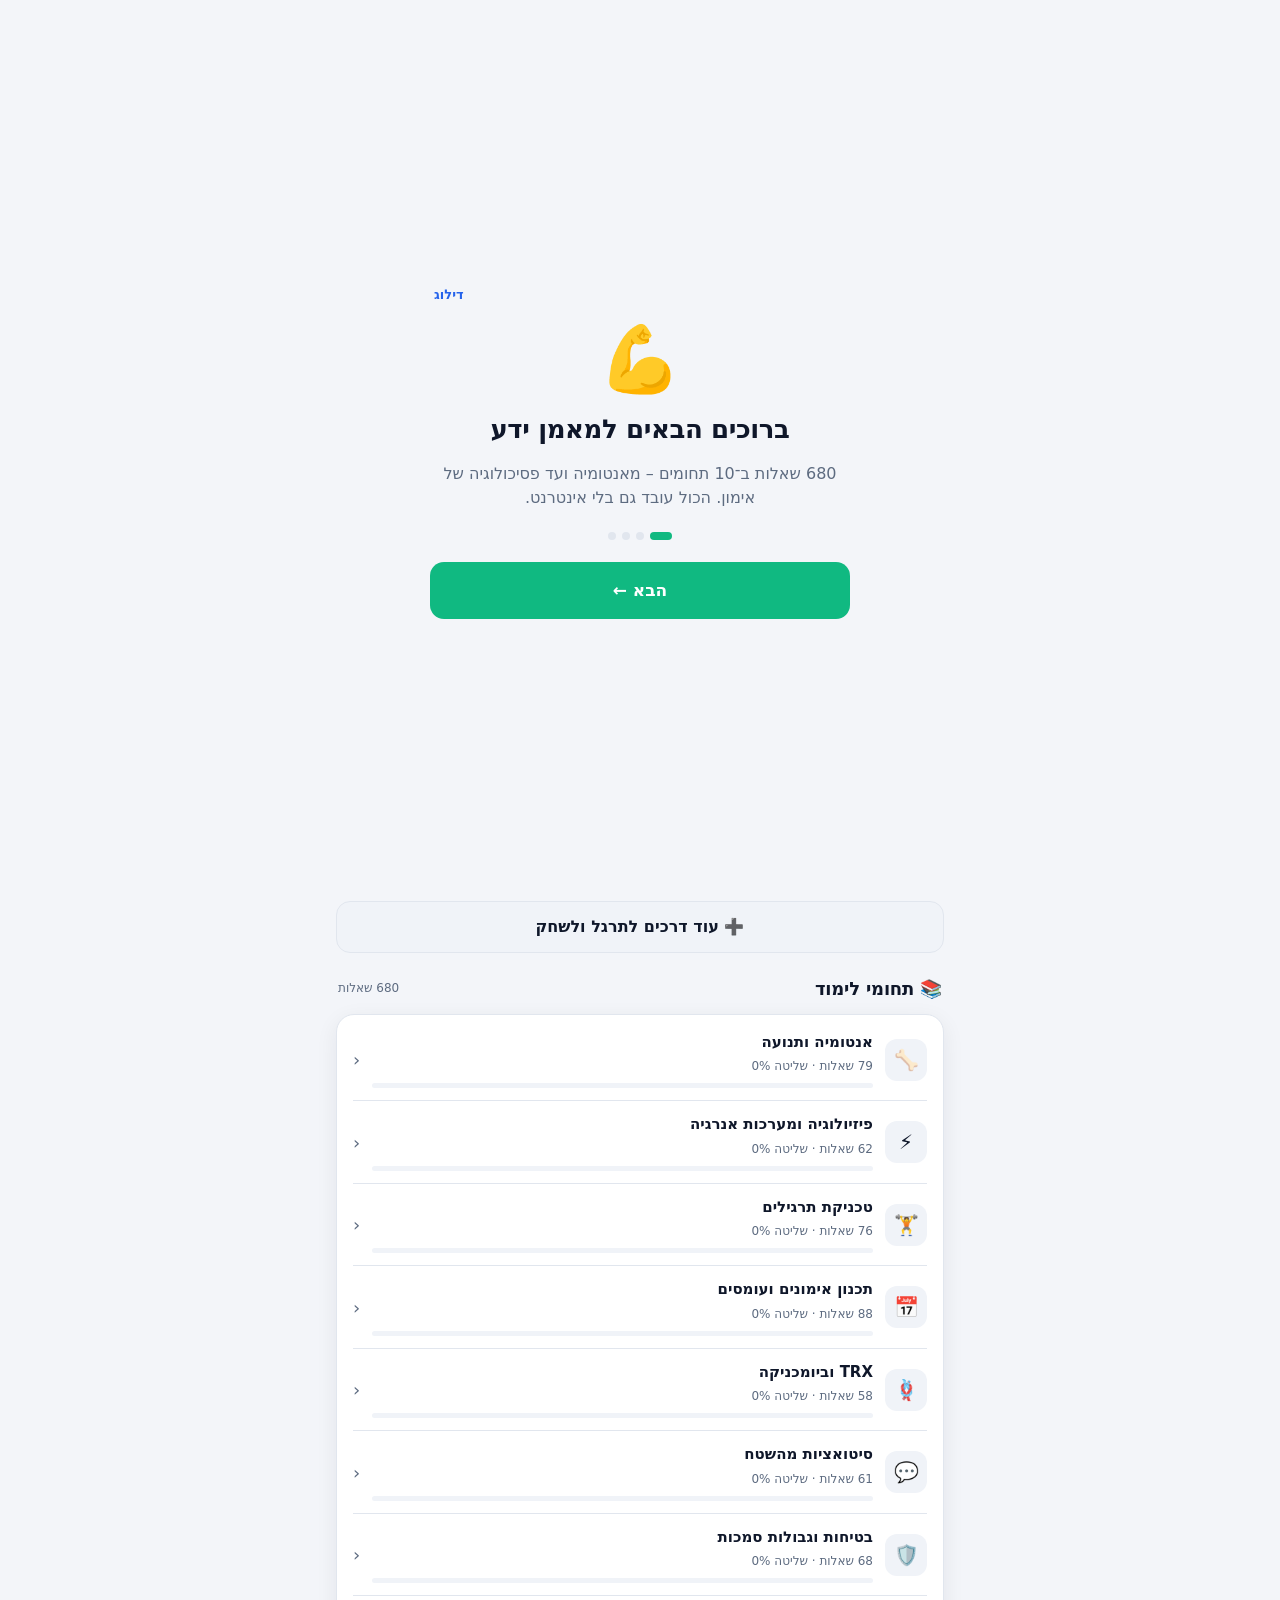
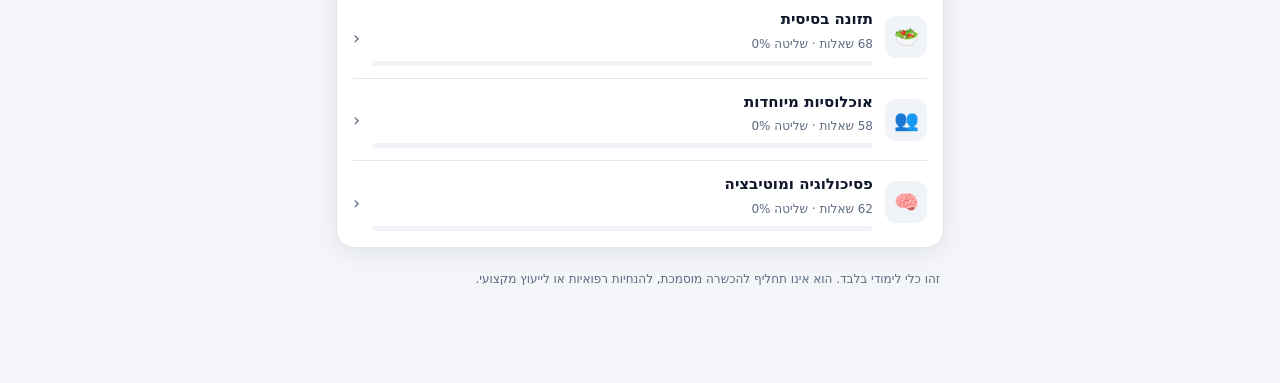
==== index.html @ f80660b4 "Add files via upload" ====
<!doctype html>
<html lang="he" dir="rtl" data-theme="dark">
<head>
<meta charset="utf-8">
<meta name="viewport" content="width=device-width,initial-scale=1,viewport-fit=cover">
<meta name="theme-color" content="#0b0f17">
<meta name="description" content="מאמן ידע – תרגול ומבחנים למדריכי כושר: כמעט 300 שאלות באנטומיה, פיזיולוגיה, טכניקה, תכנון אימונים, TRX, תזונה, בטיחות ופסיכולוגיה של אימון.">
<link rel="manifest" href="manifest.webmanifest">
<link rel="icon" href="icons/icon-192.png">
<link rel="apple-touch-icon" href="icons/icon-192.png">
<link rel="stylesheet" href="styles.css?v=8.9.9">
<title>מאמן ידע | מבחני כושר</title>
<script>
// קביעת ערכת צבעים לפני הטעינה כדי למנוע הבהוב
try{const s=JSON.parse(localStorage.getItem("ck_state_v3")||"{}");const t=(s.settings&&s.settings.theme)||"auto";document.documentElement.dataset.theme=t==="auto"?(matchMedia("(prefers-color-scheme: light)").matches?"light":"dark"):t}catch(e){}
</script>
</head>
<body>
<header class="topbar">
  <div class="topbar-in">
    <div class="brand"><img class="brand-dot" src="icons/icon-192.png" alt="">מאמן <b>ידע</b></div>
    <div class="spacer"></div>
    <span class="chip-stat" id="streakChip" title="רצף ימים">🔥 <span>0</span></span>
    <button class="chip-stat hidden" id="coinChip" title="מטבעות – החנות">🪙 <span>0</span></button>
    <button class="icon-btn mode-chip" id="modeChip" aria-label="החלפת מצב">🎮</button>
    <button class="icon-btn" id="settingsBtn" aria-label="הגדרות">⚙️</button>
  </div>
</header>

<main id="app"></main>

<nav class="nav" aria-label="ניווט ראשי">
  <div class="nav-in">
    <button data-tab="home" class="on"><span class="ni">🏠</span>בית</button>
    <button data-tab="practice"><span class="ni">🎯</span>תרגול</button>
    <button data-tab="learn"><span class="ni">📘</span>למידה</button>
    <button data-tab="plan"><span class="ni">🏋️</span>תוכנית אימון</button>
    <button data-tab="tools"><span class="ni">🍽️</span>אוכל וכלים</button>
    <button data-tab="stats"><span class="ni">📊</span>התקדמות</button>
  </div>
</nav>

<script src="questions.js?v=8.9.9"></script>
<script src="questions2.js?v=8.9.9"></script>
<script src="questions3.js?v=8.9.9"></script>
<script src="questions4.js?v=8.9.9"></script>
<script src="questions5.js?v=8.9.9"></script>
<script src="facts.js?v=8.9.9"></script>
<script src="lessons.js?v=8.9.9"></script>
<script src="foods.js?v=8.9.9"></script>
<script src="app.js?v=8.9.9"></script>
<script src="config.js?v=8.9.9"></script>
<script src="lib/peerjs.min.js?v=8.9.9"></script>
<script src="duel.js?v=8.9.9"></script>
<script src="fundata.js?v=8.9.9"></script>
<script src="fun.js?v=8.9.9"></script>
<script src="extra.js?v=8.9.9"></script>
<script src="more.js?v=8.9.9"></script>
<script src="hints.js?v=8.9.9"></script>
<script src="help.js?v=8.9.9"></script>
<script src="visuals.js?v=8.9.9"></script>
<script src="anim.js?v=8.9.9"></script>
<script src="plan.js?v=8.9.9"></script>
<script src="log.js?v=8.9.9"></script>
<script src="train.js?v=8.9.9"></script>
<script src="questions_en.js?v=8.9.9"></script>
<script src="lang_en.js?v=8.9.9"></script>
<script src="lang.js?v=8.9.9"></script>
</body>
</html>
---- styles.css ----
:root{
  --bg:#0b0f17;--card:#131a26;--card2:#1a2332;--line:#233046;--text:#eef2f7;--muted:#8e9bb1;
  --accent:#34d399;--accent-ink:#03261a;--accent-soft:rgba(52,211,153,.13);
  --blue:#60a5fa;--blue-soft:rgba(96,165,250,.13);
  --bad:#f87171;--bad-soft:rgba(248,113,113,.13);--warn:#fbbf24;--warn-soft:rgba(251,191,36,.14);
  --radius:18px;--shadow:0 10px 30px rgba(0,0,0,.28);
  --nav-h:66px;
  color-scheme:dark;
}
[data-theme="light"]{
  --bg:#f3f5f9;--card:#ffffff;--card2:#f0f3f8;--line:#e1e6ee;--text:#0f172a;--muted:#5d6b80;
  --accent:#10b981;--accent-ink:#ffffff;--accent-soft:rgba(16,185,129,.11);
  --blue:#2563eb;--blue-soft:rgba(37,99,235,.09);
  --bad:#dc2626;--bad-soft:rgba(220,38,38,.08);--warn:#d97706;--warn-soft:rgba(217,119,6,.1);
  --shadow:0 6px 22px rgba(15,23,42,.07);
  color-scheme:light;
}
*{box-sizing:border-box;-webkit-tap-highlight-color:transparent}
html,body{margin:0}
body{background:var(--bg);color:var(--text);font-family:system-ui,-apple-system,"Segoe UI","Noto Sans Hebrew",Arial,sans-serif;font-size:16px;line-height:1.5;min-height:100vh;-webkit-font-smoothing:antialiased}
button,input,select,textarea{font:inherit;color:inherit}
a{color:var(--blue)}
.hidden{display:none!important}

/* ── מבנה ── */
.topbar{position:sticky;top:0;z-index:20;background:color-mix(in srgb,var(--bg) 88%,transparent);backdrop-filter:blur(12px);-webkit-backdrop-filter:blur(12px);border-bottom:1px solid transparent;padding:calc(env(safe-area-inset-top) + 10px) 16px 10px}
.topbar-in{max-width:640px;margin:auto;display:flex;align-items:center;gap:10px}
.brand{font-weight:850;font-size:20px;letter-spacing:-.3px;display:flex;align-items:center;gap:8px}
.brand-dot{width:28px;height:28px;border-radius:8px;display:block}
.brand b{color:var(--accent)}
.spacer{flex:1}
.chip-stat{display:inline-flex;align-items:center;gap:5px;background:var(--card);border:1px solid var(--line);border-radius:99px;padding:5px 11px;font-size:13px;font-weight:700}
.icon-btn{width:38px;height:38px;border-radius:12px;border:1px solid var(--line);background:var(--card);display:grid;place-items:center;cursor:pointer;font-size:17px}
main{max-width:640px;margin:auto;padding:8px 16px calc(var(--nav-h) + 28px + env(safe-area-inset-bottom))}
body.in-quiz main{padding-bottom:32px}
body.in-quiz .nav{display:none}

.nav{position:fixed;bottom:0;left:0;right:0;z-index:30;background:color-mix(in srgb,var(--card) 92%,transparent);backdrop-filter:blur(14px);-webkit-backdrop-filter:blur(14px);border-top:1px solid var(--line);padding-bottom:env(safe-area-inset-bottom)}
.nav-in{max-width:640px;margin:auto;display:grid;grid-template-columns:repeat(6,1fr);height:var(--nav-h)}
.nav button{background:none;border:0;display:flex;flex-direction:column;align-items:center;justify-content:center;gap:2px;color:var(--muted);font-size:11.5px;font-weight:650;cursor:pointer}
.nav button .ni{font-size:20px;line-height:1;filter:grayscale(1);opacity:.75;transition:.2s}
.nav button.on{color:var(--text)}
.nav button.on .ni{filter:none;opacity:1;transform:translateY(-1px)}

/* ── כרטיסים וטיפוגרפיה ── */
h1{font-size:26px;line-height:1.25;margin:6px 0 4px;letter-spacing:-.4px}
h2{font-size:18px;margin:0 0 10px;letter-spacing:-.2px}
h3{font-size:15px;margin:0 0 6px}
.muted{color:var(--muted)}
.small{font-size:13px}
.xs{font-size:12px}
.card{background:var(--card);border:1px solid var(--line);border-radius:var(--radius);padding:18px;margin:12px 0;box-shadow:var(--shadow)}
.card.flat{box-shadow:none}
.section-title{display:flex;align-items:center;justify-content:space-between;margin:22px 2px 4px}
.section-title h2{margin:0}
.grid2{display:grid;grid-template-columns:1fr 1fr;gap:10px}
.grid3{display:grid;grid-template-columns:repeat(3,1fr);gap:10px}
.row{display:flex;gap:10px;align-items:center}
.row.wrap{flex-wrap:wrap}
.col{display:flex;flex-direction:column;gap:10px}
.fade-in{animation:fade .25s ease}
@keyframes fade{from{opacity:0;transform:translateY(6px)}to{opacity:1;transform:none}}

/* ── כפתורים ── */
.btn{border:1px solid var(--line);background:var(--card2);border-radius:14px;padding:13px 16px;font-weight:750;cursor:pointer;display:inline-flex;align-items:center;justify-content:center;gap:8px;transition:transform .08s,opacity .2s}
.btn:active{transform:scale(.98)}
.btn.primary{background:var(--accent);border-color:transparent;color:var(--accent-ink)}
.btn.ghost{background:transparent}
.btn.danger{background:var(--bad-soft);border-color:transparent;color:var(--bad)}
.btn.block{width:100%}
.btn.lg{padding:15px 18px;font-size:17px}
.btn:disabled{opacity:.4;cursor:not-allowed}
.link-btn{background:none;border:0;color:var(--blue);font-weight:650;cursor:pointer;padding:4px}

/* ── מסך בית ── */
.hero{background:linear-gradient(135deg,var(--accent-soft),var(--blue-soft));border:1px solid var(--line);border-radius:22px;padding:18px}
.level-row{display:flex;align-items:center;gap:12px}
.level-badge{width:52px;height:52px;border-radius:16px;background:var(--accent);color:var(--accent-ink);display:grid;place-items:center;font-weight:900;font-size:22px;flex:none}
.xpbar{height:8px;background:color-mix(in srgb,var(--text) 10%,transparent);border-radius:99px;overflow:hidden;margin-top:6px}
.xpbar>i{display:block;height:100%;background:var(--accent);border-radius:99px;transition:width .6s}
.daily{display:flex;align-items:center;gap:14px;cursor:pointer}
.daily .em{font-size:30px;width:54px;height:54px;border-radius:16px;background:var(--warn-soft);display:grid;place-items:center;flex:none}
.daily.done .em{background:var(--accent-soft)}
.mode{background:var(--card);border:1px solid var(--line);border-radius:16px;padding:14px;cursor:pointer;text-align:right;display:flex;flex-direction:column;gap:4px;min-height:96px;transition:border-color .2s,transform .08s}
.mode:active{transform:scale(.98)}
.mode:hover{border-color:color-mix(in srgb,var(--accent) 45%,var(--line))}
.mode .em{font-size:22px}
.mode b{font-size:15px}
.mode span{font-size:12.5px;color:var(--muted)}
.topic{display:flex;align-items:center;gap:12px;padding:12px 0;border-bottom:1px solid var(--line);cursor:pointer}
.topic:last-child{border-bottom:0}
.topic .em{font-size:20px;width:42px;height:42px;border-radius:12px;background:var(--card2);display:grid;place-items:center;flex:none}
.topic .tx{flex:1;min-width:0}
.topic .tx b{display:block;font-size:15px}
.mini-bar{height:5px;background:var(--card2);border-radius:99px;overflow:hidden;margin-top:6px}
.mini-bar>i{display:block;height:100%;background:var(--accent);border-radius:99px}
.chev{color:var(--muted);font-size:18px}
.tip{background:var(--blue-soft);border:1px solid transparent;border-radius:16px;padding:14px;display:flex;gap:12px;align-items:flex-start;cursor:pointer}

/* ── טפסים ── */
label.lbl{display:block;font-size:13px;font-weight:700;color:var(--muted);margin:16px 0 8px}
.seg{display:flex;background:var(--card2);border:1px solid var(--line);border-radius:13px;padding:3px;gap:3px}
.seg button{flex:1;border:0;background:none;border-radius:10px;padding:9px 6px;font-weight:700;font-size:14px;color:var(--muted);cursor:pointer}
.seg button.on{background:var(--card);color:var(--text);box-shadow:0 1px 4px rgba(0,0,0,.15)}
.chips{display:flex;flex-wrap:wrap;gap:8px}
.chip{border:1px solid var(--line);background:var(--card2);border-radius:99px;padding:7px 12px;font-size:13.5px;font-weight:650;cursor:pointer;color:var(--muted)}
.chip.on{background:var(--accent-soft);border-color:color-mix(in srgb,var(--accent) 55%,transparent);color:var(--text)}
.switch-row{display:flex;align-items:center;justify-content:space-between;gap:12px;padding:13px 0;border-bottom:1px solid var(--line)}
.switch-row:last-child{border-bottom:0}
.switch{position:relative;width:48px;height:28px;flex:none}
.switch input{opacity:0;width:0;height:0}
.switch i{position:absolute;inset:0;background:var(--card2);border:1px solid var(--line);border-radius:99px;transition:.2s;cursor:pointer}
.switch i::after{content:"";position:absolute;top:3px;right:3px;width:20px;height:20px;border-radius:50%;background:var(--muted);transition:.2s}
.switch input:checked+i{background:var(--accent);border-color:transparent}
.switch input:checked+i::after{right:23px;background:#fff}
input.search,textarea{width:100%;background:var(--card2);border:1px solid var(--line);border-radius:14px;padding:13px 14px}
textarea{min-height:130px;resize:vertical;line-height:1.55}
input.search:focus,textarea:focus{outline:2px solid color-mix(in srgb,var(--accent) 60%,transparent);outline-offset:1px}

/* ── מבחן ── */
.qhead{display:flex;align-items:center;gap:10px;margin:4px 0 10px}
.qhead .x{width:38px;height:38px;border-radius:12px;border:1px solid var(--line);background:var(--card);cursor:pointer;font-size:16px;flex:none}
.progress{flex:1;height:8px;background:var(--card2);border-radius:99px;overflow:hidden}
.progress>i{display:block;height:100%;background:var(--accent);border-radius:99px;transition:width .35s}
.timer{font-variant-numeric:tabular-nums;font-weight:800;font-size:14px;background:var(--card);border:1px solid var(--line);border-radius:10px;padding:6px 10px;flex:none}
.timer.low{color:var(--bad);border-color:var(--bad)}
.tags{display:flex;gap:6px;flex-wrap:wrap;margin-bottom:6px}
.tag{font-size:12px;font-weight:700;border-radius:99px;padding:4px 10px;background:var(--card2);color:var(--muted)}
.tag.lv-easy{background:var(--accent-soft);color:var(--accent)}
.tag.lv-medium{background:var(--blue-soft);color:var(--blue)}
.tag.lv-hard{background:var(--warn-soft);color:var(--warn)}
.tag.lv-expert{background:var(--bad-soft);color:var(--bad)}
.qtext{font-size:20px;font-weight:750;line-height:1.5;margin:8px 0 16px;letter-spacing:-.2px}
.opt{width:100%;display:flex;align-items:center;gap:12px;text-align:right;background:var(--card);border:1.5px solid var(--line);border-radius:15px;padding:14px;margin:9px 0;cursor:pointer;font-size:16px;line-height:1.45;transition:border-color .15s,background .15s}
.opt .k{width:28px;height:28px;border-radius:9px;background:var(--card2);display:grid;place-items:center;font-size:13px;font-weight:800;color:var(--muted);flex:none}
.opt.sel{border-color:var(--blue);background:var(--blue-soft)}
.opt.sel .k{background:var(--blue);color:#fff}
.opt.ok{border-color:var(--accent);background:var(--accent-soft)}
.opt.ok .k{background:var(--accent);color:var(--accent-ink)}
.opt.no{border-color:var(--bad);background:var(--bad-soft)}
.opt.no .k{background:var(--bad);color:#fff}
.opt:disabled{cursor:default}
.tf{display:grid;grid-template-columns:1fr 1fr;gap:10px}
.tf .opt{justify-content:center;font-weight:800;font-size:17px;padding:18px}
.feedback{border-radius:15px;padding:14px 16px;margin-top:14px;line-height:1.6;animation:fade .25s}
.feedback.good{background:var(--accent-soft);border:1px solid color-mix(in srgb,var(--accent) 40%,transparent)}
.feedback.bad{background:var(--bad-soft);border:1px solid color-mix(in srgb,var(--bad) 40%,transparent)}
.feedback.info{background:var(--blue-soft);border:1px solid color-mix(in srgb,var(--blue) 35%,transparent)}
.feedback b.t{display:block;margin-bottom:4px;font-size:16px}
.grade{display:grid;grid-template-columns:repeat(3,1fr);gap:8px;margin-top:12px}
.grade .btn{padding:11px 6px;font-size:14px}
.qactions{display:flex;gap:10px;margin-top:18px;position:sticky;bottom:12px}
.qactions .btn{flex:1;box-shadow:var(--shadow)}
.qtools{display:flex;justify-content:space-between;align-items:center;margin-top:10px}
.bm-btn{background:none;border:0;color:var(--muted);font-weight:650;cursor:pointer;font-size:14px;padding:6px}
.bm-btn.on{color:var(--warn)}
.navgrid{display:grid;grid-template-columns:repeat(auto-fill,minmax(38px,1fr));gap:6px;margin-top:10px}
.navgrid button{height:38px;border-radius:10px;border:1px solid var(--line);background:var(--card2);font-weight:750;font-size:13px;cursor:pointer;color:var(--muted)}
.navgrid button.ans{background:var(--blue-soft);color:var(--text);border-color:color-mix(in srgb,var(--blue) 40%,transparent)}
.navgrid button.cur{outline:2px solid var(--accent);outline-offset:1px}
.navgrid button.flag{border-color:var(--warn);color:var(--warn)}
.speed-score{font-size:15px;font-weight:800}
.flash-wrap{perspective:1200px;margin:6px 0}
.flash{position:relative;min-height:330px;transition:transform .5s;transform-style:preserve-3d;cursor:pointer}
.flash.flip{transform:rotateY(180deg)}
.flash .face{position:absolute;inset:0;backface-visibility:hidden;-webkit-backface-visibility:hidden;background:var(--card);border:1px solid var(--line);border-radius:22px;padding:22px;display:flex;flex-direction:column;box-shadow:var(--shadow);overflow:auto}
.flash .back{transform:rotateY(180deg);background:linear-gradient(160deg,var(--card),var(--card2))}
.flash .face .qtext{flex:1;display:flex;align-items:center}
.flash .hint{color:var(--muted);font-size:13px;text-align:center}

/* ── תוצאות ── */
.ring{--p:0;--c:var(--accent);width:150px;height:150px;border-radius:50%;background:conic-gradient(var(--c) calc(var(--p)*1%),var(--card2) 0);display:grid;place-items:center;margin:8px auto 10px}
.ring>div{width:122px;height:122px;border-radius:50%;background:var(--card);display:grid;place-items:center;text-align:center}
.ring b{font-size:36px;font-weight:900;letter-spacing:-1px;line-height:1}
.statbox{background:var(--card2);border-radius:14px;padding:12px;text-align:center}
.statbox b{display:block;font-size:22px;font-weight:850}
.statbox span{font-size:12px;color:var(--muted)}
.review-item{padding:14px 0;border-bottom:1px solid var(--line)}
.review-item:last-child{border-bottom:0}
.review-item .q{font-weight:700;margin-bottom:6px}
.pill{display:inline-block;font-size:12px;font-weight:800;border-radius:8px;padding:2px 8px;margin-left:6px}
.pill.ok{background:var(--accent-soft);color:var(--accent)}
.pill.no{background:var(--bad-soft);color:var(--bad)}
.pill.mid{background:var(--warn-soft);color:var(--warn)}

/* ── התקדמות ── */
.bar-row{margin:12px 0}
.bar-row .top{display:flex;justify-content:space-between;font-size:14px;font-weight:650;margin-bottom:6px}
.bar-row .track{height:9px;background:var(--card2);border-radius:99px;overflow:hidden}
.bar-row .track i{display:block;height:100%;border-radius:99px;background:var(--accent)}
.ach-grid{display:grid;grid-template-columns:repeat(3,1fr);gap:10px}
.ach{background:var(--card2);border-radius:14px;padding:12px 8px;text-align:center;opacity:.45;filter:grayscale(1)}
.ach.on{opacity:1;filter:none;background:var(--accent-soft)}
.ach .em{font-size:26px}
.ach b{display:block;font-size:13px;margin-top:4px}
.ach span{display:block;font-size:11px;color:var(--muted);line-height:1.35;margin-top:2px}
.hist-row{display:flex;justify-content:space-between;align-items:center;gap:10px;padding:11px 0;border-bottom:1px solid var(--line);font-size:14px}
.hist-row:last-child{border-bottom:0}
.week{display:flex;gap:6px;justify-content:space-between;margin-top:12px}
.week div{flex:1;text-align:center;font-size:11px;color:var(--muted)}
.week i{display:block;height:30px;border-radius:9px;background:var(--card2);margin-bottom:4px}
.week i.on{background:var(--accent)}

/* ── מילון ── */
.term{padding:13px 0;border-bottom:1px solid var(--line)}
.term:last-child{border-bottom:0}
.term b{display:block;margin-bottom:2px}
.empty{text-align:center;color:var(--muted);padding:26px 10px}
.empty .em{font-size:34px;display:block;margin-bottom:6px}

/* ── מודאל וטוסט ── */
.modal-bg{position:fixed;inset:0;background:rgba(0,0,0,.5);z-index:90;display:grid;place-items:end center;padding:16px;animation:fade .2s}
.modal{background:var(--card);border:1px solid var(--line);border-radius:22px;padding:20px;width:100%;max-width:440px;margin-bottom:env(safe-area-inset-bottom);box-shadow:var(--shadow)}
.modal h2{margin-bottom:6px}
.modal .row{margin-top:16px}
.modal .row .btn{flex:1}
@media(min-width:600px){.modal-bg{place-items:center}}
.toast{position:fixed;top:calc(env(safe-area-inset-top) + 14px);left:50%;transform:translateX(-50%);z-index:60;background:var(--card);border:1px solid var(--line);border-radius:16px;padding:12px 16px;box-shadow:var(--shadow);display:flex;gap:10px;align-items:center;font-weight:700;animation:toast 3.2s forwards;max-width:calc(100vw - 32px)}
.toast .em{font-size:24px}
@keyframes toast{0%{opacity:0;transform:translate(-50%,-10px)}8%,85%{opacity:1;transform:translate(-50%,0)}100%{opacity:0;transform:translate(-50%,-10px)}}
.confetti{position:fixed;inset:0;pointer-events:none;z-index:55;overflow:hidden}
.confetti i{position:absolute;top:-12px;width:9px;height:14px;border-radius:2px;animation:drop 1.8s ease-in forwards}
@keyframes drop{to{transform:translateY(105vh) rotate(540deg);opacity:.2}}

.footer-note{font-size:12px;color:var(--muted);line-height:1.6;margin:22px 4px 0}
@media(max-width:380px){.qtext{font-size:18px}h1{font-size:23px}.grid3{grid-template-columns:1fr 1fr}}
@media(prefers-reduced-motion:reduce){*{animation:none!important;transition:none!important}}

/* ── v4: רכיבים חדשים ── */
.goal-ring{--p:0;border-radius:50%;background:conic-gradient(var(--accent) calc(var(--p)*1%),color-mix(in srgb,var(--text) 12%,transparent) 0);display:grid;place-items:center;flex:none}
.goal-ring>div{width:calc(100% - 10px);height:calc(100% - 10px);border-radius:50%;background:var(--card);display:flex;flex-direction:column;align-items:center;justify-content:center;line-height:1.05}
.goal-ring.done b{color:var(--accent)}
.goal-ring b{font-size:16px;font-weight:900}
.goal-ring span{font-size:10px;color:var(--muted)}
.fact-card{background:linear-gradient(150deg,var(--card),color-mix(in srgb,var(--warn) 8%,var(--card)))}
.term-card{cursor:pointer;background:linear-gradient(150deg,var(--card),color-mix(in srgb,var(--blue) 8%,var(--card)))}
.spacer{flex:1}
.fig{background:var(--card);border:1px solid var(--line);border-radius:16px;padding:10px;margin:0 0 12px;color:var(--text)}
.fig svg{width:100%;height:auto;max-height:210px;display:block}
.fig .ln{stroke:currentColor;stroke-width:3.5;fill:none;stroke-linecap:round;stroke-linejoin:round}
.fig .box{fill:var(--card2);stroke:currentColor;stroke-width:2.5}
.fig .hlf{fill:var(--accent)}
.fig .hlr{fill:none;stroke:var(--bad);stroke-width:3.5}
.fig .ar{stroke:var(--blue);stroke-width:5;stroke-linecap:round}
.fig .arh{fill:var(--blue)}
.fig .pl{stroke:var(--accent);stroke-width:3;stroke-dasharray:9 7;fill:none}
.fig .gr{stroke:var(--muted);stroke-width:2}
.fig .tx{fill:var(--muted);font-size:14px;font-weight:700;text-anchor:middle;font-family:inherit}
.flash .fig{margin-top:8px}
.vs{display:flex;align-items:center;justify-content:center;gap:18px;background:var(--card2);border-radius:16px;padding:12px;margin:0 0 12px}
.vs b{display:block;font-size:26px;font-weight:900}
.vs span{font-size:12px;color:var(--muted)}
.lesson-sec{padding:12px 0;border-bottom:1px solid var(--line)}
.lesson-sec:first-child{padding-top:0}
.lesson-sec:last-child{border-bottom:0;padding-bottom:0}
.lesson-sec h3{color:var(--accent);font-size:15px}
.lesson-sec p{margin:0;line-height:1.7}
.fact-row{display:flex;gap:10px;align-items:flex-start;justify-content:space-between}
.fact-row.new span::before{content:"חדש · ";color:var(--accent);font-weight:800;font-size:12px}
.fav-btn{background:none;border:0;font-size:18px;cursor:pointer;padding:2px;flex:none}
.tool .lbl{margin:10px 0 6px}
.tool .grid3 .search,.tool .grid2 .search{padding:11px 12px}
.tool-out{margin-top:14px;min-height:20px}
.big-num{font-size:34px;font-weight:900;color:var(--accent);letter-spacing:-.5px}
.big-num small{font-size:15px;color:var(--muted);font-weight:700}
.pct-grid{display:grid;grid-template-columns:repeat(4,1fr);gap:6px;margin-top:10px}
.pct-grid div{background:var(--card2);border-radius:10px;padding:7px 4px;text-align:center}
.pct-grid b{display:block;font-size:12px;color:var(--muted)}
.pct-grid span{font-weight:800}
.zones{display:flex;flex-direction:column;gap:6px;margin-top:10px}
.zone{display:flex;justify-content:space-between;padding:9px 12px;border-radius:10px;font-size:14px;background:var(--card2);border-inline-start:5px solid var(--line)}
.zone.z1{border-color:#94a3b8}.zone.z2{border-color:var(--blue)}.zone.z3{border-color:var(--accent)}.zone.z4{border-color:var(--warn)}.zone.z5{border-color:var(--bad)}
.chart{width:100%;height:auto;display:block;margin:6px 0}
.chart .grid{stroke:var(--line);stroke-width:1}
.chart .pass{stroke:var(--warn);stroke-width:1.2;stroke-dasharray:4 4}
.chart .axis{fill:var(--muted);font-size:10px;text-anchor:end}
.chart .line{fill:none;stroke:var(--accent);stroke-width:2.5;stroke-linejoin:round;stroke-linecap:round}
.chart .area{fill:var(--accent-soft)}
.chart .dot{fill:var(--card);stroke:var(--accent);stroke-width:2}
.week i{display:grid;place-items:center;color:var(--accent-ink);font-weight:900;font-size:13px}
.dim{opacity:.45;pointer-events:none}
.seg.wrap{flex-wrap:wrap}
.seg.wrap button{flex:1 0 30%}
input[type="time"].search{padding:11px 12px}
/* שומר מסך */
.saver{position:fixed;inset:0;z-index:80;background:radial-gradient(120% 90% at 80% 10%,#123a32 0%,#0b0f17 55%,#0a0d14 100%);color:#eef2f7;display:flex;flex-direction:column;justify-content:space-between;padding:calc(env(safe-area-inset-top) + 22px) 26px calc(env(safe-area-inset-bottom) + 26px);cursor:pointer;animation:fade .4s}
.saver-top{display:flex;justify-content:space-between;font-weight:700;color:#8e9bb1;font-size:15px}
.saver-top span:first-child{font-size:28px;color:#eef2f7;font-weight:300;font-variant-numeric:tabular-nums}
.saver-mid{max-width:640px;margin:0 auto;text-align:center}
.saver-mid .tag{background:rgba(255,255,255,.08);color:#cbd5e1}
.saver-fact{font-size:clamp(22px,5.4vw,34px);font-weight:750;line-height:1.5;margin:18px 0 22px;letter-spacing:-.3px}
.saver-fav{background:rgba(255,255,255,.08);border:0;border-radius:99px;font-size:22px;padding:8px 16px;cursor:pointer}
.saver-bot{text-align:center;color:#64748b;font-size:13px}
.saver-bar{height:3px;background:rgba(255,255,255,.08);border-radius:9px;overflow:hidden;margin:0 auto 10px;max-width:320px}
.saver-bar i{display:block;height:100%;width:0;background:#34d399}
/* מסך פתיחה */
.onb{position:fixed;inset:0;z-index:70;background:var(--bg);display:grid;place-items:center;padding:24px;overflow:auto}
.onb-in{width:100%;max-width:420px;text-align:center;position:relative;padding-top:30px}
.onb-in .lbl,.onb-in .search{text-align:right}
.onb-skip{position:absolute;top:0;left:0}
.onb-em{font-size:64px;margin-bottom:6px}
.onb-dots{display:flex;gap:6px;justify-content:center;margin:22px 0}
.onb-dots i{width:8px;height:8px;border-radius:99px;background:var(--line);transition:.2s}
.onb-dots i.on{width:22px;background:var(--accent)}

/* מונחים לחיצים ושאלות */
.term-link{background:none;border:0;padding:0;margin:0;font:inherit;color:inherit;cursor:pointer;text-decoration:underline dotted color-mix(in srgb,var(--accent) 80%,transparent);text-decoration-thickness:2px;text-underline-offset:4px}
.term-link:hover{color:var(--accent)}
.chip.term-link{text-decoration:none;color:var(--text)}
.saver .term-link{text-decoration-color:rgba(52,211,153,.8)}
.ask-ctx{background:var(--card2);border-radius:12px;padding:12px;font-size:14.5px;line-height:1.65;margin-top:6px}
.ask-res{padding:10px 0;border-bottom:1px solid var(--line)}
.ask-res:last-child{border-bottom:0}
.ask-res b{display:block;font-size:14.5px;margin:2px 0}
.saver-fav+.saver-fav{font-size:16px;font-weight:700;color:#eef2f7}

/* אוכל */
.food-in{min-height:120px;font-size:16px;line-height:1.7}
.food-cta{display:flex;align-items:center;gap:14px;cursor:pointer;background:linear-gradient(150deg,var(--card),color-mix(in srgb,var(--accent) 9%,var(--card)))}
.food-cta .em{font-size:28px;width:52px;height:52px;border-radius:16px;background:var(--accent-soft);display:grid;place-items:center;flex:none}
.food-total .big-num{margin-top:2px}
.macro-bar{display:flex;height:10px;border-radius:99px;overflow:hidden;margin:12px 0 10px;background:var(--card2)}
.macro-bar i{display:block;height:100%}
.mp{background:#60a5fa}.mc{background:#fbbf24}.mf{background:#f472b6}
.macros .statbox b small{font-size:12px;color:var(--muted);font-weight:700}
.macros .statbox span{display:flex;align-items:center;justify-content:center;gap:5px}
.dot{width:8px;height:8px;border-radius:50%;display:inline-block}
.food-row{display:grid;grid-template-columns:1fr auto;grid-template-areas:"main nums" "macros edit";gap:4px 10px;padding:12px 0;border-bottom:1px solid var(--line);align-items:center}
.food-row:last-child{border-bottom:0}
.food-row.miss{display:block}
.food-main{grid-area:main;min-width:0}
.food-nums{grid-area:nums;text-align:center;line-height:1}
.food-nums b{font-size:20px;font-weight:850;display:block}
.food-nums span{font-size:11px;color:var(--muted)}
.food-macros{grid-area:macros;display:flex;gap:10px;font-size:12.5px;color:var(--muted)}
.food-macros span:nth-child(1){color:#60a5fa}.food-macros span:nth-child(2){color:var(--warn)}.food-macros span:nth-child(3){color:#f472b6}
.food-edit{grid-area:edit;display:flex;align-items:center;gap:4px}
.qty-btn{width:30px;height:30px;border-radius:9px;border:1px solid var(--line);background:var(--card2);font-weight:800;cursor:pointer}
.qty-g{min-width:62px;height:30px;border-radius:9px;border:1px solid var(--line);background:var(--card);font-size:12.5px;font-weight:700;cursor:pointer}
.food-li{display:flex;justify-content:space-between;align-items:center;gap:10px;cursor:pointer}

/* ── מצב משחק ── */
.mode-chip{font-size:18px}
#coinChip{cursor:pointer;font-variant-numeric:tabular-nums}
#coinChip.bump{animation:bump .45s}
@keyframes bump{40%{transform:scale(1.18)}}
.mode-pick{display:grid;grid-template-columns:1fr 1fr;gap:10px;margin-top:8px}
.mode-pick button{border:2px solid var(--line);background:var(--card2);border-radius:16px;padding:14px 10px;cursor:pointer;display:flex;flex-direction:column;align-items:center;gap:3px;text-align:center}
.mode-pick button span{font-size:30px}
.mode-pick button b{font-size:16px}
.mode-pick button small{font-size:12px;color:var(--muted);line-height:1.4}
.mode-pick button.on{border-color:var(--accent);background:var(--accent-soft)}
.play-btn{width:100%;display:flex;align-items:center;gap:14px;border:0;border-radius:22px;padding:18px;margin:12px 0;cursor:pointer;text-align:right;color:var(--accent-ink);background:linear-gradient(135deg,var(--accent),color-mix(in srgb,var(--accent) 65%,#2563eb));box-shadow:0 10px 30px color-mix(in srgb,var(--accent) 35%,transparent);transition:transform .1s}
.play-btn:active{transform:scale(.98)}
.play-btn .pb-ic{width:52px;height:52px;border-radius:50%;background:rgba(255,255,255,.25);display:grid;place-items:center;font-size:22px;flex:none}
.play-btn b{display:block;font-size:21px;font-weight:900}
.play-btn span{font-size:13.5px;opacity:.9;font-weight:700}
.missions .mission{display:flex;align-items:center;gap:10px;padding:9px 0;border-bottom:1px dashed var(--line)}
.missions .mission.done .small{text-decoration:line-through;color:var(--muted)}
.chest-btn{margin-top:12px}
.glow{animation:glow 1.6s infinite}
@keyframes glow{50%{box-shadow:0 0 0 6px color-mix(in srgb,var(--accent) 25%,transparent)}}
.chest{font-size:84px;line-height:1.1}
.shake{animation:shake .25s infinite}
@keyframes shake{25%{transform:rotate(-9deg) scale(1.05)}75%{transform:rotate(9deg) scale(1.05)}}
.prize{background:var(--card2);border-radius:12px;padding:10px;margin:6px 0;font-weight:800;font-size:16px}
.world{background:var(--card);border:1px solid var(--line);border-radius:20px;padding:14px;margin:10px 0}
.world.locked{opacity:.55}
.world-h{display:flex;align-items:center;gap:12px}
.world-h .em{font-size:24px;width:46px;height:46px;border-radius:14px;background:var(--card2);display:grid;place-items:center}
.path{display:flex;flex-direction:column;align-items:center;gap:12px;padding:14px 0 4px}
.node{width:64px;height:64px;border-radius:50%;border:0;background:var(--card2);box-shadow:inset 0 -5px 0 rgba(0,0,0,.25);cursor:pointer;display:flex;flex-direction:column;align-items:center;justify-content:center;font-weight:900;font-size:20px;color:var(--text);position:relative;transition:transform .1s}
.node:active{transform:scale(.94)}
.node i{position:absolute;bottom:-17px;font-style:normal;font-size:11px;color:var(--warn);white-space:nowrap;letter-spacing:1px}
.node.done{background:var(--accent);color:var(--accent-ink)}
.node.locked{opacity:.5;cursor:default;font-size:16px}
.node.cur{outline:4px solid color-mix(in srgb,var(--accent) 45%,transparent);animation:pulse 1.4s infinite}
.node.cur i{color:var(--accent);font-weight:800;letter-spacing:0}
@keyframes pulse{50%{transform:scale(1.07)}}
.node.off1{transform:translateX(-46px)}.node.off3{transform:translateX(46px)}
.node.boss{width:82px;height:82px;font-size:36px;background:linear-gradient(145deg,#7f1d1d,#b91c1c);color:#fff;margin-top:6px}
.node.boss.done{background:linear-gradient(145deg,#a16207,#facc15)}
.node.boss i{color:var(--bad);font-weight:800;letter-spacing:0}
.boss-bar{flex:1;display:flex;align-items:center;gap:8px}
.boss-em{font-size:26px}
.boss-em.hit{animation:hit .5s}
@keyframes hit{20%{transform:translateX(-6px) rotate(-10deg);filter:brightness(2)}60%{transform:translateX(6px) rotate(8deg)}}
.boss-bar .hp{flex:1;height:12px;border-radius:99px;background:var(--card2);overflow:hidden;border:1px solid var(--line)}
.boss-bar .hp i{display:block;height:100%;background:linear-gradient(90deg,#ef4444,#f97316);transition:width .4s}
.tag.combo{background:var(--warn-soft);color:var(--warn)}
.tag.combo.hot{background:linear-gradient(90deg,#f97316,#ef4444);color:#fff;animation:bump .5s}
.pu-bar{display:flex;gap:8px;flex-wrap:wrap;margin:6px 0 2px}
.pu{border:1px solid var(--line);background:var(--card);border-radius:12px;padding:8px 11px;font-weight:750;font-size:13.5px;cursor:pointer;display:flex;align-items:center;gap:6px}
.pu b{background:var(--card2);border-radius:7px;padding:0 6px;font-size:12px}
.pu:disabled{opacity:.4}
.pu.shop{margin-inline-start:auto}
.opt.cut{opacity:.18;text-decoration:line-through}
.coin-pop{font-size:14px;color:var(--warn);margin-inline-start:6px}
details.why{margin-top:10px}
details.why summary{cursor:pointer;font-weight:750;color:var(--blue);font-size:14px;list-style:none}
details.why summary::-webkit-details-marker{display:none}
details.why>div{margin:8px 0 4px;line-height:1.6}
details.why.card{padding:14px 16px}
.stars-big{font-size:56px;letter-spacing:6px;margin:6px 0;color:var(--card2)}
.stars-big span{display:inline-block}
.stars-big span.on{color:#facc15;animation:starIn .5s both}
@keyframes starIn{0%{transform:scale(0) rotate(-90deg)}70%{transform:scale(1.3)}100%{transform:scale(1)}}
.pop{animation:starIn .6s both}
.coin-big{font-size:28px;font-weight:900;text-align:center;background:var(--card2);border-radius:14px;padding:10px;margin-top:6px}
.shop-row{display:flex;align-items:center;gap:12px;padding:10px 0;border-bottom:1px solid var(--line)}
.shop-row .em{font-size:24px}
.btn.sm{padding:8px 12px;font-size:13.5px;border-radius:11px}
.theme-grid{display:grid;grid-template-columns:repeat(3,1fr);gap:8px}
.theme-dot{border:2px solid var(--line);background:var(--card2);border-radius:14px;padding:10px 4px;cursor:pointer;display:flex;flex-direction:column;align-items:center;gap:3px}
.theme-dot i{width:26px;height:26px;border-radius:50%;background:var(--c)}
.theme-dot span{font-weight:750;font-size:13px}
.theme-dot small{font-size:11px;color:var(--muted)}
.theme-dot.on{border-color:var(--c)}

.food-name{background:none;border:0;padding:0;font:inherit;font-weight:800;color:var(--text);cursor:pointer;text-align:right}
.info-i{color:var(--muted);font-size:12px;font-weight:400}
.pill.est{background:var(--card2);color:var(--muted)}
.ntable{width:100%;border-collapse:collapse;margin-top:10px;font-size:13.5px}
.ntable th{font-size:11.5px;color:var(--muted);font-weight:700;padding:6px 4px;text-align:center}
.ntable td{padding:9px 4px;border-top:1px solid var(--line);text-align:center}
.ntable td:first-child{text-align:right;font-size:12.5px;color:var(--muted)}
/* v5.2 – גלגל מזל, שאלת זהב, פרסים צפים, עליית רמה */
.wheel-card{display:flex;align-items:center;gap:14px;cursor:pointer}
.wheel-card .em{font-size:30px;width:54px;height:54px;border-radius:16px;background:var(--accent-soft);display:grid;place-items:center;flex:none}
.wheel-card.ready .em{animation:spinHint 2.4s ease-in-out infinite}
@keyframes spinHint{0%,70%{transform:rotate(0)}85%{transform:rotate(25deg)}100%{transform:rotate(0)}}
.tag.gold{background:linear-gradient(90deg,#fbbf24,#f59e0b);color:#111;font-weight:700;animation:bump .6s}
.wheel-wrap{position:relative;width:min(280px,78vw);margin:8px auto 4px}
.wheel{width:100%;display:block;transition:transform 4s cubic-bezier(.15,.85,.2,1);filter:drop-shadow(0 8px 20px rgba(0,0,0,.35))}
.wheel .wl{font-size:10px;font-weight:800;fill:#111;font-family:inherit}
.wheel-ptr{position:absolute;top:-14px;left:50%;transform:translateX(-50%);font-size:26px;color:var(--text);z-index:2;text-shadow:0 2px 6px rgba(0,0,0,.4)}
.float-rew{position:fixed;left:50%;top:42%;transform:translateX(-50%);font-size:26px;font-weight:800;color:#fbbf24;pointer-events:none;z-index:120;text-shadow:0 2px 10px rgba(0,0,0,.45);animation:floatUp 1.25s ease-out forwards}
@keyframes floatUp{0%{opacity:0;transform:translate(-50%,10px) scale(.7)}20%{opacity:1;transform:translate(-50%,0) scale(1.15)}100%{opacity:0;transform:translate(-50%,-70px) scale(1)}}
.lvup{text-align:center}
.lvup-badge{width:92px;height:92px;margin:6px auto 10px;border-radius:50%;display:grid;place-items:center;font-size:40px;font-weight:900;color:#111;background:conic-gradient(#fbbf24,#34d399,#60a5fa,#a78bfa,#fbbf24);animation:starIn .7s}
.lvup-gift{font-size:24px;font-weight:800;color:#fbbf24;margin:10px 0 16px}
/* v6 – דרגות קושי במסע */
.tier-h{width:100%;display:flex;align-items:center;gap:8px;padding:9px 12px;border-radius:14px;background:var(--card2);font-size:14px;margin-top:8px}
.tier-h span{color:var(--muted);font-size:12px;flex:1}
.tier-h em{font-style:normal}
.tier-h.t0{border-inline-start:4px solid #34d399}.tier-h.t1{border-inline-start:4px solid #fbbf24}.tier-h.t2{border-inline-start:4px solid #f87171}
.tier-h.boss-h{border-inline-start:4px solid #b91c1c}
.tier-h.locked{opacity:.6}
.node.t1.done{background:#fbbf24;color:#111}.node.t2.done{background:#f87171;color:#111}
.stage-hud{flex:1;display:flex;align-items:center;gap:8px;min-width:0}
.stage-hud .progress{flex:1}
.stage-hud span{white-space:nowrap}
.intro{text-align:center}
.intro-em{font-size:52px;margin:4px 0}
.intro h2{margin:2px 0 12px}
.rules{display:grid;gap:8px;text-align:start;margin:0 0 12px}
.rules div{display:flex;align-items:center;gap:10px;background:var(--card2);padding:10px 12px;border-radius:12px;font-size:14px}
.rules span{font-size:20px}
.banner-win{background:linear-gradient(90deg,color-mix(in srgb,#fbbf24 25%,transparent),color-mix(in srgb,var(--accent) 25%,transparent));border-radius:14px;padding:10px 12px;margin:0 0 10px;font-weight:700;font-size:14px;animation:bump .6s}
/* v6.1 – דו־קרב ולוח מובילים */
.duel-hero{display:flex;gap:10px;margin:14px 0 4px}
.duel-big{flex:1;display:flex;align-items:center;gap:12px;border:0;border-radius:20px;padding:16px;cursor:pointer;color:#fff;text-align:start;background:linear-gradient(135deg,#7c3aed,#db2777);box-shadow:0 8px 24px rgba(124,58,237,.35)}
.duel-big span{font-size:34px}.duel-big b{font-size:18px;display:block}.duel-big small{opacity:.9;font-size:12px}
.lb-big{width:86px;border:0;border-radius:20px;cursor:pointer;background:linear-gradient(160deg,#f59e0b,#fbbf24);color:#111;display:flex;flex-direction:column;align-items:center;justify-content:center;gap:2px;font-weight:800}
.lb-big span{font-size:30px}
.duel-opts{display:grid;gap:10px;margin-top:6px}
.duel-opt{display:flex;align-items:center;gap:12px;border:1px solid var(--line);background:var(--card2);color:var(--text);border-radius:16px;padding:13px;text-align:start;cursor:pointer;font:inherit}
.duel-opt span{font-size:28px}.duel-opt b{display:block}.duel-opt small{color:var(--muted);font-size:12px}
/* אותו טלפון */
.local-duel{position:fixed;inset:0;z-index:40;background:var(--bg);display:flex;flex-direction:column}
.lhalf{flex:1;display:flex;flex-direction:column;justify-content:center;padding:10px 14px;gap:6px;overflow:auto}
.lhalf.p1{transform:rotate(180deg);background:color-mix(in srgb,#60a5fa 9%,var(--bg))}
.lhalf.p0{background:color-mix(in srgb,#34d399 9%,var(--bg))}
.lname{font-size:13px;color:var(--muted)}.lname b{color:var(--text);font-size:16px}
.lq{font-weight:800;font-size:16px;line-height:1.4}
.lopts{display:grid;grid-template-columns:1fr 1fr;gap:7px}
.lopt{border:1.5px solid var(--line);background:var(--card);color:var(--text);border-radius:12px;padding:9px;font:inherit;font-size:13px;line-height:1.3;text-align:start;display:flex;gap:6px;align-items:flex-start;cursor:pointer;min-height:48px}
.lopt span{font-weight:800;color:var(--muted)}
.lopt.ok{border-color:var(--accent);background:var(--accent-soft)}
.lopt.no{border-color:var(--bad);background:var(--bad-soft)}
.lopt:disabled{cursor:default}
.lmsg{text-align:center;font-weight:800;font-size:14px}.lmsg.win{color:var(--accent)}.lmsg.lose{color:var(--bad)}
.lmid{display:flex;align-items:center;justify-content:space-between;gap:10px;padding:6px 12px;background:var(--card);border-block:1px solid var(--line);font-size:13px}
.lmid .lscore{font-weight:900;font-size:20px}
.lmid .x{width:34px;height:34px}
/* אונליין */
.room-code{display:flex;justify-content:center;gap:8px;margin:12px 0 16px}
.room-code span{width:54px;height:66px;border-radius:14px;background:var(--card2);display:grid;place-items:center;font-size:34px;font-weight:900;border:2px solid var(--accent)}
.code-in{text-align:center;font-size:30px;letter-spacing:12px;font-weight:900}
.waiting{display:flex;align-items:center;justify-content:center;gap:5px;margin-top:16px;color:var(--muted);font-size:14px}
.waiting i{width:8px;height:8px;border-radius:50%;background:var(--accent);animation:wdot 1s infinite}
.waiting i:nth-child(2){animation-delay:.15s}.waiting i:nth-child(3){animation-delay:.3s}
.waiting span{margin-inline-start:8px}
@keyframes wdot{50%{transform:translateY(-6px);opacity:.4}}
.duel-score{display:flex;align-items:center;gap:10px;margin:4px 0 8px}
.duel-score>div:not(.vsx){flex:1;border-radius:16px;padding:10px;text-align:center}
.duel-score .me{background:color-mix(in srgb,#34d399 18%,var(--card))}.duel-score .op{background:color-mix(in srgb,#f472b6 18%,var(--card))}
.duel-score b{display:block;font-size:24px}.duel-score span{font-size:12px;color:var(--muted)}
.vsx{font-weight:900;color:var(--muted);text-align:center;font-size:14px}.vsx small{display:block;font-weight:600;font-size:11px}
.dtime{height:6px;border-radius:9px;background:var(--card2);overflow:hidden;margin-bottom:10px}
.dtime i{display:block;height:100%;background:linear-gradient(90deg,#f87171,#fbbf24,#34d399);transition:width .1s linear}
.opt .opp-mark{margin-inline-start:auto;font-style:normal;width:24px;height:24px;border-radius:50%;background:#f472b6;color:#fff;display:grid;place-items:center;font-size:12px;font-weight:800}
.duel-status{display:flex;justify-content:space-between;gap:8px;font-size:13px;font-weight:700;margin-top:8px;min-height:20px}
.vs-big{display:flex;align-items:center;justify-content:center;gap:18px;margin:10px 0}
.vs-big b{display:block;font-size:40px;font-weight:900}.vs-big span{font-size:13px;color:var(--muted)}.vs-big em{font-style:normal;font-size:30px;color:var(--muted)}
/* לוח מובילים */
.lb-list{padding:4px 14px}
.lb-row{display:flex;align-items:center;gap:12px;padding:11px 0;border-bottom:1px solid var(--line)}
.lb-row:last-child{border-bottom:0}
.lb-row.me{background:var(--accent-soft);margin:0 -14px;padding:11px 14px;border-radius:12px}
.lb-rank{width:30px;text-align:center;font-size:20px;flex:none}
.lb-rank .rk{font-size:14px;font-weight:800;color:var(--muted)}
.lb-n{flex:1;min-width:0}.lb-n b{display:block;overflow:hidden;text-overflow:ellipsis;white-space:nowrap}.lb-n small{color:var(--muted);font-size:12px}
.lb-v{white-space:nowrap}.lb-v.h2h.lead{color:var(--accent)}.lb-v.h2h.trail{color:var(--bad)}
.lb-v.h2h{display:flex;gap:6px;font-size:13px;font-weight:800}
.lb-v.h2h span{background:var(--card2);padding:3px 7px;border-radius:9px}
.lq{font-size:18px}.lopt{font-size:15px;min-height:56px;padding:11px}
/* v7 – מרכז הכיף */
#app.shake-x{animation:shakeX .38s}
@keyframes shakeX{20%{transform:translateX(-7px)}40%{transform:translateX(6px)}60%{transform:translateX(-4px)}80%{transform:translateX(3px)}}
.boom{position:fixed;inset:0;z-index:150;pointer-events:none;display:grid;place-items:center;background:radial-gradient(circle,rgba(255,220,120,.55),transparent 60%);animation:boomBg 1.1s forwards}
.boom span{font-size:160px;animation:boomE 1s forwards}
@keyframes boomBg{0%{opacity:0}15%{opacity:1}100%{opacity:0}}
@keyframes boomE{0%{transform:scale(.2)}30%{transform:scale(1.4)}100%{transform:scale(2.4);opacity:0}}
html:not([data-theme="light"]) body.night{--bg:#0b1020}
html:not([data-theme="light"]) body.night .play-hero,html:not([data-theme="light"]) body.night .hero{background-image:linear-gradient(135deg,rgba(99,102,241,.25),transparent)}
.event-banner{background:linear-gradient(90deg,#f59e0b,#ef4444);color:#fff;font-weight:800;text-align:center;border-radius:14px;padding:9px;margin:10px 0;animation:bump .6s}
.fun-top{display:flex;gap:10px;align-items:stretch;margin:12px 0}
.ft-av,.ft-pet{border:1px solid var(--line);background:var(--card);border-radius:18px;cursor:pointer;color:var(--text);font:inherit;display:flex;flex-direction:column;align-items:center;justify-content:center;padding:8px;gap:2px}
.ft-av small,.ft-pet small{color:var(--muted);font-size:11px;text-align:center;line-height:1.3}
.ft-av .avatar-svg{border-radius:14px}
.ft-pet{flex:1;min-width:0}.ft-pet .pet-em{font-size:42px;animation:petBob 2.4s ease-in-out infinite}.ft-pet b{font-size:13px}
@keyframes petBob{50%{transform:translateY(-5px)}}
.ft-side{display:flex;flex-direction:column;gap:8px;justify-content:center}
.ft-chip{border:0;border-radius:12px;padding:9px 10px;font:inherit;font-size:12px;font-weight:800;cursor:pointer;background:color-mix(in srgb,var(--lc,var(--accent)) 22%,var(--card));color:var(--text);white-space:nowrap}
.tod-card,.coach-card,.ex-card{display:flex;align-items:center;gap:12px;cursor:pointer}
.tod-card{background:var(--card2);border-radius:16px;padding:11px 14px;margin-bottom:6px}
.tod-card>span:first-child,.ex-card .em,.coach-card .em{font-size:28px}
.tod-card small{display:block;color:var(--muted);font-size:12px}
.coach-card{background:linear-gradient(135deg,color-mix(in srgb,var(--accent) 22%,var(--card)),var(--card))}
.fun-mode.locked{opacity:.55}
.career{font-size:11px;color:var(--muted);font-weight:600}
.music-row{display:flex;justify-content:space-between;align-items:center;padding:10px 14px;background:var(--card);border:1px solid var(--line);border-radius:14px;margin:10px 0;font-size:14px;font-weight:700}
.av-prev{display:flex;justify-content:center;margin:6px 0}.av-prev .avatar-svg{border-radius:20px;background:var(--card2)}
.av-grid{display:grid;grid-template-columns:repeat(3,1fr);gap:8px}
.av-item{border:1.5px solid var(--line);background:var(--card2);border-radius:14px;padding:6px;display:flex;flex-direction:column;align-items:center;gap:2px;cursor:pointer;color:var(--text);font:inherit}
.av-item b{font-size:12px}.av-item small{font-size:11px;color:var(--muted)}
.av-item.on{border-color:var(--accent);background:var(--accent-soft)}.av-item.lock{opacity:.6}
.pet-pick{display:grid;grid-template-columns:repeat(4,1fr);gap:8px;margin-top:10px}
.pet-pick button{border:1px solid var(--line);background:var(--card2);border-radius:14px;padding:10px 4px;cursor:pointer;color:var(--text);font:inherit;display:flex;flex-direction:column;align-items:center}
.pet-pick span{font-size:34px}.pet-big{font-size:96px;animation:petBob 2.4s ease-in-out infinite}
.card-reveal{text-align:center}
.flip{width:190px;height:260px;margin:14px auto;perspective:900px;cursor:pointer;position:relative}
.fc{position:absolute;inset:0;border-radius:18px;backface-visibility:hidden;transition:transform .7s;display:flex;flex-direction:column;align-items:center;justify-content:center;padding:14px;gap:6px}
.fc.front{background:linear-gradient(135deg,#4c1d95,#be185d);color:#fff;font-size:70px;box-shadow:0 10px 30px rgba(0,0,0,.35)}
.fc.back{transform:rotateY(180deg);background:var(--card);border:3px solid var(--rc);box-shadow:0 0 30px color-mix(in srgb,var(--rc) 60%,transparent)}
.flip.on .front{transform:rotateY(180deg)}.flip.on .back{transform:rotateY(360deg)}
.cf-r{font-size:11px;font-weight:800;color:var(--rc);letter-spacing:1px}.cf-em{font-size:50px}
.fc b,.mini-card b{font-size:15px}.fc small,.mini-card small{font-size:11px;color:var(--muted);line-height:1.35}
.album{display:grid;grid-template-columns:repeat(3,1fr);gap:8px}
.mini-card{position:relative;border:2px solid var(--rc);background:var(--card);border-radius:14px;padding:8px 6px;display:flex;flex-direction:column;align-items:center;text-align:center;gap:2px;min-height:150px}
.mini-card .cf-em{font-size:32px}.mini-card .cf-r{display:none}.mini-card small{font-size:10px}
.mini-card i{position:absolute;top:4px;left:6px;font-style:normal;font-size:11px;font-weight:800;color:var(--rc)}
.mini-card.locked{border:2px dashed var(--line);display:grid;place-items:center;font-size:30px;opacity:.5}
.mbox{font-size:90px;cursor:pointer;display:inline-block;animation:petBob 1.6s infinite}
.league-head{display:flex;align-items:center;gap:14px;background:linear-gradient(135deg,color-mix(in srgb,var(--lc) 35%,var(--card)),var(--card));border-radius:20px;padding:16px;margin-bottom:12px}
.league-head h2{margin:0}.lg-em{font-size:52px}
.zone{font-size:11px;font-weight:800;text-align:center;padding:4px;border-radius:8px;margin:4px 0}
.zone.up{color:var(--accent);background:var(--accent-soft)}.zone.down{color:var(--bad);background:var(--bad-soft)}
.ss-list{display:grid;gap:6px;margin-top:10px}
.ss-tier{display:flex;align-items:center;gap:10px;background:var(--card);border:1px solid var(--line);border-radius:12px;padding:9px 12px;font-size:14px}
.ss-tier .ss-n{width:28px;height:28px;border-radius:50%;background:var(--card2);display:grid;place-items:center;font-weight:800;font-size:12px}
.ss-tier .ss-l{flex:1}.ss-tier.got{opacity:.6}.ss-tier.ready{border-color:var(--accent);background:var(--accent-soft)}
.ss-tier.big{border-color:#fbbf24}.ss-tier.big .ss-n{background:#fbbf24;color:#111}
.wq-row{display:flex;align-items:center;gap:10px;padding:10px 0;border-bottom:1px solid var(--line)}.wq-row:last-child{border:0}.wq-row .em{font-size:24px}
.wq-all{display:flex;align-items:center;gap:12px}.wq-all.ready{border-color:#fbbf24;animation:glow 1.4s infinite}
.who-top{display:flex;justify-content:space-between;align-items:center;font-weight:800;margin:4px 0 10px;font-size:14px}
.who-hints{display:grid;gap:8px}
.who-hint{background:var(--card);border:1px solid var(--line);border-radius:14px;padding:12px 14px;font-size:16px;font-weight:700;animation:fade .3s}
.who-hint span{display:block;font-size:11px;color:var(--accent);font-weight:800;margin-bottom:2px}
.big-num{font-size:56px;font-weight:900;margin:4px 0}
.swipe-wrap{display:flex;flex-direction:column;min-height:80vh}
.swipe-card{flex:1;min-height:300px;background:var(--card);border:1px solid var(--line);border-radius:24px;padding:24px;display:flex;flex-direction:column;justify-content:center;text-align:center;box-shadow:0 12px 30px rgba(0,0,0,.18);transition:transform .25s,opacity .25s;margin:8px 0 14px;position:relative}
.sw-q{font-size:21px;font-weight:800;line-height:1.5;margin:8px 0}
.sw-e{font-size:14px;color:var(--muted);line-height:1.5;margin-top:10px}
.sw-fb{font-size:22px;font-weight:900;margin-top:12px}.sw-fb.ok{color:var(--accent)}.sw-fb.no{color:var(--bad)}
.swipe-card.fly-ok{border-color:var(--accent)}.swipe-card.fly-no{border-color:var(--bad)}
.sw-btns{display:grid;grid-template-columns:1fr 1fr;gap:12px}
.sw-btns button{border:0;border-radius:18px;padding:18px;font:inherit;font-size:18px;font-weight:900;cursor:pointer;color:#fff}
.sw-yes{background:linear-gradient(135deg,#10b981,#34d399)}.sw-no{background:linear-gradient(135deg,#ef4444,#f87171)}
.swipe-card.fl{cursor:pointer}.swipe-card.fl.on{animation:flipIn .35s}
@keyframes flipIn{0%{transform:rotateY(90deg)}100%{transform:none}}
.story-card{display:flex;align-items:center;gap:12px;border:1px solid var(--line);background:var(--card);border-radius:16px;padding:14px;cursor:pointer;color:var(--text);font:inherit;text-align:start}
.story-card .em{font-size:34px}.story-card small{display:block;color:#f59e0b;font-size:13px}
.story-intro{text-align:center;padding:20px 6px}.story-intro p{font-size:17px;line-height:1.7}
.guess-card{text-align:center;padding:22px}
.g-title{font-size:22px;font-weight:900}
.g-val{font-size:20px;margin:18px 0 8px}.g-val b{font-size:46px;font-weight:900}
.guess-card input[type=range]{width:100%;accent-color:var(--accent);height:30px}
.prog-day{padding:12px 14px}.prog-day>b{display:block;margin-bottom:6px;color:var(--accent)}
.prog-ex{display:flex;justify-content:space-between;gap:10px;padding:7px 0;border-bottom:1px solid var(--line);font-size:14px}.prog-ex:last-child{border:0}
.wsum{text-align:center}
.opt .aud{margin-inline-start:auto;font-style:normal;font-size:12px;font-weight:800;padding:3px 8px;border-radius:9px;background:linear-gradient(90deg,var(--blue-soft) var(--p),var(--card2) var(--p));color:var(--blue);min-width:44px;text-align:center}
/* v8 – מסכי בית מסודרים */
.spacer{flex:1}
.status-row{display:flex;align-items:center;gap:8px;margin:10px 0 2px}
.st-av,.st-pet{border:1px solid var(--line);background:var(--card);border-radius:14px;width:52px;height:52px;display:grid;place-items:center;cursor:pointer;padding:0;position:relative;flex:none}
.st-av .avatar-svg{border-radius:12px}
.st-pet span{font-size:28px;animation:petBob 2.4s ease-in-out infinite}
.st-pet i{position:absolute;bottom:-4px;left:-4px;font-style:normal;font-size:14px;background:var(--card);border-radius:50%;width:20px;height:20px;display:grid;place-items:center;box-shadow:0 1px 4px rgba(0,0,0,.2)}
.status-row .ft-chip{flex:1;text-align:center;padding:10px 6px}
.today-row{display:flex;gap:8px;overflow-x:auto;padding:4px 2px 10px;margin:4px -2px 4px;scrollbar-width:none;-webkit-overflow-scrolling:touch}
.today-row::-webkit-scrollbar{display:none}
.t-chip{flex:none;width:96px;border:1px solid var(--line);background:var(--card);color:var(--text);border-radius:16px;padding:10px 6px;display:flex;flex-direction:column;align-items:center;gap:2px;cursor:pointer;font:inherit;position:relative}
.t-chip .em{font-size:24px}.t-chip b{font-size:12.5px;white-space:nowrap}.t-chip small{font-size:11px;color:var(--muted);white-space:nowrap}
.t-chip.hot{border-color:var(--accent)}
.t-chip.hot::after{content:"";position:absolute;top:7px;left:7px;width:8px;height:8px;border-radius:50%;background:#ef4444}
.tiles3{display:grid;grid-template-columns:repeat(3,1fr);gap:8px;margin:4px 0 8px}
.tile{border:0;border-radius:18px;padding:14px 6px;color:#fff;display:flex;flex-direction:column;align-items:center;gap:2px;cursor:pointer;font:inherit;box-shadow:0 6px 18px rgba(0,0,0,.18)}
.tile span{font-size:28px}.tile b{font-size:15px}.tile small{font-size:11px;opacity:.9}
.t-duel{background:linear-gradient(135deg,#7c3aed,#db2777)}.t-games{background:linear-gradient(135deg,#0ea5e9,#6366f1)}.t-coll{background:linear-gradient(135deg,#f59e0b,#ef4444)}
.locked-worlds{opacity:.75}
.coach-card{width:100%;border:1px solid var(--line);font:inherit;color:var(--text);cursor:pointer;margin:10px 0}
.more-btn{margin-top:4px}
.more-grid{display:grid;grid-template-columns:repeat(3,1fr);gap:8px;margin-top:10px}
.more-grid button{border:1px solid var(--line);background:var(--card2);color:var(--text);border-radius:14px;padding:12px 4px;font:inherit;font-size:12.5px;font-weight:700;display:flex;flex-direction:column;align-items:center;gap:4px;cursor:pointer}
.more-grid button span{font-size:24px}
.world.closed .world-h,.world.open .world-h{cursor:pointer}
.world.closed .world-h::after{content:"‹";font-size:22px;color:var(--muted);transform:rotate(-90deg)}
.world.open .world-h::after{content:"‹";font-size:22px;color:var(--muted);transform:rotate(90deg)}
.world.closed{padding:12px 14px}
/* v8.1 – הכנה למבחן ותרגול מעשי */
.prep-row{display:grid;grid-template-columns:1fr 1fr;gap:8px;margin:-2px 0 6px}
.prep-card{border:1px solid var(--line);background:var(--card);color:var(--text);border-radius:16px;padding:12px;display:flex;align-items:center;gap:10px;cursor:pointer;font:inherit;text-align:start}
.prep-card>span{font-size:26px}.prep-card b{display:block;font-size:14px}.prep-card small{color:var(--muted);font-size:11px;line-height:1.3;display:block}
.course-w.cur{border-color:var(--accent);box-shadow:0 0 0 2px color-mix(in srgb,var(--accent) 30%,transparent)}
.course-w.done{opacity:.8}
.nb-item summary{cursor:pointer;font-weight:700;font-size:14px;line-height:1.5}
.demo-pair{display:grid;grid-template-columns:1fr 1fr;gap:8px;margin:8px 0}
.demo-pair>div{position:relative;background:var(--card2);border-radius:14px;overflow:hidden}
.demo-pair canvas{width:100%;height:auto;display:block}
.demo-pair span{position:absolute;top:6px;right:8px;font-size:12px;font-weight:800}
.ok-l{color:#10b981}.no-l{color:#ef4444}
.drill-step{display:flex;gap:10px;align-items:center;padding:10px 12px;border-radius:12px;margin:6px 0;font-size:14px;font-weight:700}
.drill-step.ok{background:var(--accent-soft)}
.drill-step span{width:24px;height:24px;border-radius:50%;background:var(--accent);color:var(--accent-ink);display:grid;place-items:center;font-size:12px;flex:none}
.drill-opt{border:1.5px solid var(--line);background:var(--card);color:var(--text);border-radius:14px;padding:13px 14px;font:inherit;font-size:15px;text-align:start;cursor:pointer}
.drill-opt.bad{border-color:var(--bad);background:var(--bad-soft);animation:shakeX .38s}
/* v8.2 – מפת גוף, מיליונר, טיימר, מפת חום */
.bm-wrap{display:flex;justify-content:center}
.bodymap{width:min(240px,62vw);height:auto}
.bodymap .bb{fill:var(--card2);stroke:var(--line);stroke-width:1.5}
.bodymap .mus>*{fill:color-mix(in srgb,var(--accent) 35%,var(--card2));stroke:var(--accent);stroke-width:1;cursor:pointer;transition:fill .15s}
.bodymap .mus>*.on{fill:#f59e0b;stroke:#b45309}
.bm-card h2{margin:0 0 8px}
.mil-ladder{display:flex;gap:3px;overflow-x:auto;padding:4px 0 10px;scrollbar-width:none}
.mil-ladder span{flex:none;font-size:11px;font-weight:800;padding:4px 7px;border-radius:8px;background:var(--card2);color:var(--muted)}
.mil-ladder span.safe{border:1px solid #f59e0b}
.mil-ladder span.won{background:var(--accent-soft);color:var(--accent)}
.mil-ladder span.cur{background:#f59e0b;color:#111}
.mil-life{display:grid;grid-template-columns:repeat(4,1fr);gap:6px;margin-top:10px}
.mil-life button{border:1px solid var(--line);background:var(--card);color:var(--text);border-radius:12px;padding:10px 4px;font:inherit;font-size:12px;font-weight:700;cursor:pointer}
.mil-life button:disabled{opacity:.4}
.opt.cut{opacity:.25}
.timer-card{text-align:center}
.tm-phase{font-size:20px;font-weight:900}.tm-phase.work{color:#10b981}.tm-phase.rest{color:#60a5fa}
.tm-big{font-size:72px;font-weight:900;letter-spacing:2px;font-variant-numeric:tabular-nums}
.hm-grid{display:flex;gap:3px;margin:10px 0 6px;justify-content:center}
.hm-col{display:flex;flex-direction:column;gap:3px}
.hm{display:inline-block;width:14px;height:14px;border-radius:3px;background:var(--card2)}
.hm.l-1{background:transparent}.hm.l1{background:color-mix(in srgb,var(--accent) 30%,var(--card2))}.hm.l2{background:color-mix(in srgb,var(--accent) 55%,var(--card2))}.hm.l3{background:color-mix(in srgb,var(--accent) 80%,var(--card2))}.hm.l4{background:var(--accent)}
.hm-leg{display:flex;align-items:center;gap:3px;justify-content:center}
.hm-leg .hm{width:11px;height:11px}
/* v8.3 – עזרה בשאלה */
.help-btn{width:100%;border:1.5px dashed color-mix(in srgb,var(--blue) 55%,transparent);background:var(--blue-soft);color:var(--blue);border-radius:14px;padding:10px;font:inherit;font-weight:700;font-size:14px;cursor:pointer;margin:2px 0 6px}
.help-btn.used{border-style:solid;opacity:.8}
.help-sec{background:var(--card2);border-radius:14px;padding:12px 14px;margin:10px 0;line-height:1.65;font-size:14.5px}
.help-sec>b{display:block;margin-bottom:6px;font-size:15px}
.help-term{padding:6px 0;border-top:1px solid var(--line)}
.help-term:first-of-type{border-top:0}
.help-term span{display:block;font-weight:800;color:var(--accent)}
.help-les i{display:block;font-style:normal;font-weight:800;color:var(--accent);margin-top:4px}
.help-sec.tip{background:color-mix(in srgb,#fbbf24 14%,var(--card2))}

/* ── v8.4 איורים בעזרה ── */
.vz-fig{margin:6px 0 10px;text-align:center}
.vz-fig figcaption{font-size:13px;color:var(--muted);margin-top:4px;line-height:1.5}
.vz{width:100%;max-width:360px;height:auto;display:block;margin:auto;background:var(--card);border-radius:12px;padding:6px}
.vz-body{width:min(150px,40vw);display:block;margin:auto}
.vz text{font-family:inherit}
.vz .vz-b{fill:var(--text);font-weight:800}.vz .vz-m{fill:var(--muted)}
.vz .vz-t1{fill:var(--bad);font-weight:800}.vz .vz-t2{fill:var(--warn);font-weight:800}.vz .vz-t3{fill:var(--accent);font-weight:800}
.vz .vz-fill{fill:var(--muted)}
.vz-limb{stroke:var(--text);stroke-width:4;stroke-linecap:round;stroke-linejoin:round;fill:none}
.vz-mus{fill:#f59e0b;opacity:.85}
.vz-w{fill:#64748b;stroke:#64748b;stroke-width:2}
.vz-ar{stroke:var(--blue);stroke-width:2.5;fill:none;stroke-linecap:round}
.vz-ax,.vz-gl{stroke:var(--muted);stroke-width:1.5;fill:none;opacity:.7}
.vz-c1{stroke:var(--bad);stroke-width:3}.vz-c2{stroke:var(--warn);stroke-width:3}.vz-c3{stroke:var(--accent);stroke-width:3}
.vz-s1{stroke:var(--warn)}.vz-s2{stroke:var(--muted)}.vz-s3{stroke:var(--accent)}
.vz-pl1,.vz-pl2{stroke:var(--accent);stroke-width:1.5;stroke-dasharray:4 3}
.vz-sp{stroke:var(--accent);stroke-width:9;stroke-linecap:round;stroke-dasharray:10 3}
.vz-b1{fill:var(--accent-soft);stroke:var(--accent)}.vz-b2{fill:var(--blue-soft);stroke:var(--blue)}.vz-b3{fill:var(--warn-soft);stroke:var(--warn)}
.vz-z1{fill:#60a5fa}.vz-z2{fill:#34d399}.vz-z3{fill:#a3e635}.vz-z4{fill:#fbbf24}.vz-z5{fill:#f87171}
.vz-grad{fill:url(#vzG)}

/* ── v8.5 בניית תוכנית אימון ── */
.nav button{font-size:10.5px;line-height:1.15;text-align:center;padding:0 2px}
.pb-fig{width:100%;height:auto;display:block}
.pb-fig.sm{width:58px;height:62px}.pb-fig.xs{width:40px;height:43px}.pb-fig.big{width:min(230px,60vw);margin:auto}
.pb-nofig{display:flex;align-items:center;justify-content:center;font-size:26px;background:var(--card2);border-radius:12px}
.pb-body{stroke:var(--text);stroke-width:4.2;stroke-linecap:round;stroke-linejoin:round;fill:none}
.pb-head{fill:var(--text)}
.pb-plate{fill:none;stroke:#64748b;stroke-width:3.2}
.pb-db{fill:#64748b}
.pb-pad{fill:#f59e0b}
.pb-bar{stroke:#64748b;stroke-width:3.5;stroke-linecap:round}
.pb-cab{stroke:var(--blue);stroke-width:1.4;stroke-dasharray:3 2}
.pb-st{fill:none;stroke:var(--muted);stroke-width:3;stroke-linecap:round;opacity:.55}
.pb-gr{stroke:var(--muted);stroke-width:1.5;opacity:.45}
.pb-thumb,.pb-big{background:var(--card2);border-radius:12px;flex:none}
.pb-big{padding:6px;margin:6px 0}
.pb-group{padding:14px}
.pb-gh{display:flex;justify-content:space-between;align-items:center;font-size:17px}
.icon-x{background:none;border:0;color:var(--muted);font-size:16px;cursor:pointer;padding:4px 8px}
.pb-dom button{font-size:12.5px;padding:8px 4px}
.pb-ex{border:1px solid var(--line);border-radius:14px;padding:10px;margin-top:10px;background:color-mix(in srgb,var(--card2) 50%,var(--card))}
.pb-ex-top{display:flex;gap:10px;align-items:center}
.pb-ex-t{flex:1;min-width:0;cursor:pointer;display:flex;flex-direction:column;line-height:1.35}
.pb-thumb{cursor:pointer}
.pb-sc{font-weight:850;font-size:14px;padding:4px 9px;border-radius:99px;flex:none}
.pb-sc.hi{background:var(--accent-soft);color:var(--accent)}.pb-sc.mid{background:var(--warn-soft);color:var(--warn)}.pb-sc.lo{background:var(--bad-soft);color:var(--bad)}.pb-sc.none{background:var(--card2);color:var(--muted)}
.pb-ctl{display:flex;align-items:center;gap:8px;margin-top:8px;flex-wrap:wrap}
.pb-step{display:flex;align-items:center;border:1px solid var(--line);border-radius:10px;overflow:hidden}
.pb-step button{background:var(--card2);border:0;width:32px;height:32px;font-size:18px;font-weight:800;cursor:pointer;color:var(--text)}
.pb-step span{padding:0 8px;font-size:13.5px}
.pb-sel{background:var(--card2);border:1px solid var(--line);border-radius:10px;padding:6px 8px;font-size:14px}
.pb-mv{margin-inline-start:auto;display:flex;gap:4px}
.pb-mv button{background:none;border:1px solid var(--line);border-radius:8px;width:32px;height:32px;cursor:pointer;color:var(--muted)}
.pb-mv button:disabled{opacity:.3}
.pb-swap,.pb-tip{font-size:13.5px;line-height:1.55;margin-top:8px;padding:8px 10px;border-radius:10px;background:var(--warn-soft)}
.pb-tip.ok{background:var(--accent-soft)}
.pb-swap button,.pb-tip button{border:0;background:var(--accent);color:var(--accent-ink);border-radius:8px;padding:3px 10px;font-weight:750;cursor:pointer;margin-inline-start:4px;font-size:12.5px}
.pb-addex{margin-top:10px;font-size:14px;padding:10px}
.pb-days{display:flex;gap:6px;overflow-x:auto;margin:14px 0 6px;padding-bottom:2px}
.pb-days button{flex:none;border:1px solid var(--line);background:var(--card2);border-radius:99px;padding:8px 14px;font-weight:750;cursor:pointer;color:var(--muted)}
.pb-days button.on{background:var(--accent);color:var(--accent-ink);border-color:var(--accent)}
.pb-days .pb-newday{border-style:dashed}
.pb-dayh{display:flex;justify-content:space-between;align-items:center;gap:6px;flex-wrap:wrap}
.pb-in{width:100%;padding:12px 14px;border-radius:12px;border:1px solid var(--line);background:var(--card2);margin:4px 0 8px;font-size:15px}
.pb-pick{display:flex;gap:10px;align-items:center;padding:8px;border-radius:12px;cursor:pointer;border:1px solid transparent}
.pb-pick:hover{background:var(--card2)}.pb-pick.had{opacity:.5}.pb-pick.custom{border:1px dashed var(--line);margin-top:6px}
.pb-pick .pb-fig.sm{background:var(--card2);border-radius:10px}
.pb-pick-t{flex:1;display:flex;flex-direction:column;line-height:1.35}
.pb-gpick{display:flex;flex-wrap:wrap;gap:8px;margin:10px 0}
.pb-tpl{display:flex;flex-direction:column;width:100%;text-align:start;background:var(--card2);border:1px solid var(--line);border-radius:14px;padding:12px 14px;margin:8px 0;cursor:pointer;color:var(--text);font:inherit}
.pb-tpl span{font-size:13px;color:var(--muted)}
.pb-bar-row{display:flex;align-items:center;gap:8px;margin:6px 0;font-size:13.5px}
.pb-bar-row>span:first-child{width:118px;flex:none}
.pb-bar-row.cur>span:first-child{font-weight:850;color:var(--accent)}
.pb-bar{flex:1;height:8px;background:var(--line);border-radius:99px;overflow:hidden}
.pb-bar i{display:block;height:100%;background:var(--accent);border-radius:99px}
.pb-bodies{display:flex;justify-content:center;gap:14px}
.pb-bodies>div{text-align:center;font-size:12px;color:var(--muted)}
.pb-bm{width:min(110px,28vw);display:block}
.bodymap .mus>*.sec{fill:color-mix(in srgb,#f59e0b 40%,var(--card2));stroke:#d97706}
.pb-legend{display:flex;justify-content:center;gap:14px;font-size:12px;color:var(--muted);margin-top:4px}
.pb-legend i{display:inline-block;width:10px;height:10px;border-radius:3px;margin-inline-end:4px;vertical-align:-1px}
.lg-on{background:#f59e0b}.lg-sec{background:color-mix(in srgb,#f59e0b 40%,var(--card2));border:1px solid #d97706}
.pb-alt{display:flex;align-items:center;gap:8px;padding:4px 0;cursor:pointer}.pb-alt span:nth-child(2){flex:1}
.pb-vol{display:flex;align-items:center;gap:8px;margin:7px 0;font-size:13.5px}
.pb-vol>span{width:96px;flex:none}
.pb-volbar{flex:1;height:10px;background:var(--card2);border-radius:99px;position:relative;overflow:hidden}
.pb-volbar i{position:absolute;top:0;bottom:0;border-radius:99px}
.pb-volbar .rng{background:var(--accent-soft);outline:1px solid color-mix(in srgb,var(--accent) 50%,transparent)}
.pb-volbar .val{right:0;height:4px;top:3px}
.pb-volbar .val.ok{background:var(--accent)}.pb-volbar .val.lo{background:var(--warn)}.pb-volbar .val.hi{background:var(--bad)}
.pb-idea{font-size:13.5px;line-height:1.55;padding:6px 0;border-top:1px solid var(--line)}
.pb-freq button{width:28px;height:28px;font-size:16px}.pb-freq span{font-size:12.5px;padding:0 6px}
.pb-vol b small{font-size:10px;color:var(--muted);font-weight:600;margin-inline-start:1px}
.pb-daycard{padding:12px 14px}.pb-daycard .pb-days{margin:0 0 8px}

/* ── v8.6 מעקב משקלים ── */
.wl-bar{display:flex;align-items:center;gap:8px;margin-top:8px;flex-wrap:wrap}
.wl-btn{border:1px solid color-mix(in srgb,var(--blue) 45%,transparent);background:var(--blue-soft);color:var(--blue);border-radius:10px;padding:6px 12px;font-weight:750;font-size:13.5px;cursor:pointer}
.wl-last{font-size:12.5px;color:var(--muted)}
.wl-prs{display:grid;grid-template-columns:repeat(4,1fr);gap:6px;margin:6px 0}
.wl-pr{background:var(--card2);border-radius:12px;padding:8px 4px;text-align:center;display:flex;flex-direction:column;line-height:1.25}
.wl-pr span{font-size:12px;color:var(--muted);font-weight:700}
.wl-pr b{font-size:19px;font-weight:850}
.wl-pr i{font-style:normal;font-size:10.5px;color:var(--muted)}
.wl-note{margin:2px 0 8px}
.wl-seg button{font-size:13px;padding:7px 4px}
.wl-chartbox{background:var(--card2);border-radius:14px;padding:8px 8px 6px;margin:8px 0}
.wl-chart{width:100%;height:auto;display:block}
.wl-grid{stroke:var(--line);stroke-width:1}
.wl-ax{fill:var(--muted);font-size:10px;font-family:inherit}
.wl-line{fill:none;stroke:var(--accent);stroke-width:2;stroke-linejoin:round;stroke-linecap:round}
.wl-area{fill:var(--accent);opacity:.08}
.wl-dot{fill:var(--accent);stroke:var(--card2);stroke-width:2}
.wl-dot.last,.wl-dot.sel{r:5.5}
.wl-dot.sel{fill:var(--text)}
.wl-hit{fill:transparent;cursor:pointer}
.wl-cross{stroke:var(--muted);stroke-width:1;stroke-dasharray:3 3}
.wl-tip{font-size:13px;color:var(--muted);text-align:center;min-height:20px;margin-top:2px}
.wl-tip b{color:var(--text)}
.wl-trend{display:block;font-size:13px;font-weight:800;margin:0 4px 4px}
.wl-trend.up{color:var(--accent)}.wl-trend.down{color:var(--bad)}
.wl-empty{text-align:center;color:var(--muted);font-size:13.5px;padding:18px 6px}
.wl-date{display:flex;align-items:center;gap:8px;font-size:14px;margin:4px 0 8px}
.wl-date input{background:var(--card);border:1px solid var(--line);border-radius:10px;padding:6px 8px;color:var(--text)}
.wl-set{display:flex;align-items:center;gap:6px;margin:6px 0}
.wl-n{width:22px;height:22px;border-radius:50%;background:var(--card);display:flex;align-items:center;justify-content:center;font-size:12px;font-weight:800;flex:none}
.wl-set label{flex:1;display:flex;align-items:center;background:var(--card);border:1px solid var(--line);border-radius:10px;padding:0 8px}
.wl-set input{width:100%;min-width:0;border:0;background:none;padding:9px 2px;font-size:16px;font-weight:750;text-align:center;color:var(--text)}
.wl-set i{font-style:normal;font-size:11.5px;color:var(--muted);flex:none}
.wl-x{color:var(--muted);font-weight:800}
.wl-del{background:none;border:0;color:var(--muted);cursor:pointer;font-size:14px;padding:4px 6px;flex:none}
.wl-add .btn{padding:9px 8px;font-size:13.5px}
.wl-hist{display:flex;align-items:center;gap:8px;padding:7px 0;border-top:1px solid var(--line);font-size:14px}
.wl-hist:first-of-type{border-top:0}
.wl-hd{font-weight:800;flex:none;width:62px}
.wl-hs{flex:1;color:var(--muted);text-align:right}
.wl-ov .wl-row{display:flex;align-items:center;gap:10px;width:100%;background:none;border:0;border-top:1px solid var(--line);padding:10px 0;cursor:pointer;color:var(--text);font:inherit;text-align:start}
.wl-ov h2+.wl-row{border-top:0}
.wl-rt{flex:1;display:flex;flex-direction:column;line-height:1.35;min-width:0}
.wl-spark{width:64px;height:22px;flex:none}
.wl-spark path{fill:none;stroke:var(--accent);stroke-width:2;stroke-linecap:round;stroke-linejoin:round}
.wl-rp{display:flex;flex-direction:column;align-items:center;line-height:1.1;flex:none;min-width:52px}
.wl-rp b{font-size:18px;font-weight:850}.wl-rp i{font-style:normal;font-size:10.5px;color:var(--muted)}
.wl-rir{background:var(--card);border:1px solid var(--line);border-radius:10px;padding:9px 2px;font-size:12.5px;color:var(--text);flex:none;width:58px}
.wl-hs sub{font-size:9.5px;color:var(--muted)}

/* ── v8.7 מצב אימון והתקדמות ── */
.pb-view{margin:4px 0 10px}
.tr-go{margin-top:10px}
.tr-resume{display:flex;flex-direction:column;gap:4px;border-color:color-mix(in srgb,var(--accent) 50%,transparent)}
.tr-chips{display:flex;gap:6px;overflow-x:auto;padding:4px 0 8px}
.tr-chips button{flex:none;border:1px solid var(--line);background:var(--card2);border-radius:99px;padding:6px 12px;font-size:13px;font-weight:700;cursor:pointer;color:var(--muted)}
.tr-chips button.on{border-color:var(--accent);color:var(--text);background:var(--accent-soft)}
.tr-chips button.done{color:var(--accent)}.tr-chips button.part{border-style:dashed}
.tr-card{padding:14px}
.tr-top{display:flex;gap:12px;align-items:center}
.tr-sug{font-size:13.5px;line-height:1.55;padding:9px 11px;border-radius:12px;margin:10px 0;background:var(--blue-soft)}
.tr-sug.up{background:var(--accent-soft)}.tr-sug.down{background:var(--warn-soft)}
.help-sec.tr-sug>b{display:block}
.tr-sec{font-weight:800;font-size:14px;margin:12px 0 4px}
.tr-set{display:flex;align-items:center;gap:6px;margin:6px 0}
.tr-set label{flex:1;display:flex;align-items:center;background:var(--card2);border:1px solid var(--line);border-radius:10px;padding:0 8px;min-width:0}
.tr-set input{width:100%;min-width:0;border:0;background:none;padding:10px 2px;font-size:17px;font-weight:800;text-align:center;color:var(--text)}
.tr-set label i{font-style:normal;font-size:11px;color:var(--muted)}
.tr-n{width:24px;height:24px;border-radius:50%;background:var(--card2);display:flex;align-items:center;justify-content:center;font-size:12px;font-weight:800;flex:none}
.tr-ok{width:42px;height:42px;border-radius:12px;border:2px solid var(--line);background:var(--card);font-size:18px;font-weight:900;cursor:pointer;color:var(--muted);flex:none}
.tr-set.done .tr-ok{background:var(--accent);border-color:var(--accent);color:var(--accent-ink)}
.tr-set.done label{background:var(--accent-soft);border-color:transparent}
.tr-set.warm{opacity:.85}.tr-set.warm .tr-wv{flex:1;font-weight:700;color:var(--muted)}
.tr-set.warm.done .tr-wv{text-decoration:line-through}
.tr-mini{justify-content:flex-start;gap:6px;margin-top:6px}
.tr-rest{position:fixed;left:0;right:0;bottom:0;z-index:60;padding:10px 12px calc(10px + env(safe-area-inset-bottom));background:color-mix(in srgb,var(--card) 95%,transparent);border-top:1px solid var(--line);backdrop-filter:blur(10px)}
.tr-rest-in{max-width:640px;margin:auto;display:flex;align-items:center;gap:8px;flex-wrap:wrap}
.tr-rest-in b{font-size:26px;font-weight:900;font-variant-numeric:tabular-nums;flex:1;text-align:center}
.tr-rest-in button{border:1px solid var(--line);background:var(--card2);border-radius:10px;padding:8px 10px;font-weight:800;cursor:pointer;color:var(--text)}
.tr-rest-bar{flex-basis:100%;height:5px;background:var(--line);border-radius:99px;overflow:hidden;order:9}
.tr-rest-bar i{display:block;height:100%;width:0;background:var(--accent);transition:width .25s linear}
.tr-stats{display:flex;justify-content:space-around;gap:6px;margin:12px 0}
.tr-stats>div{display:flex;flex-direction:column;align-items:center}
.tr-stats b{font-size:22px;font-weight:900}.tr-stats b small{font-size:13px;color:var(--muted)}
.tr-stats span{font-size:12px;color:var(--muted)}
.tr-stats i{font-style:normal;font-weight:800;font-size:11px}.tr-stats i.up{color:var(--accent)}.tr-stats i.down{color:var(--bad)}
.tr-prs{background:var(--warn-soft);border-radius:12px;padding:10px;margin:10px 0;font-weight:700;line-height:1.6}
.tr-lines{font-size:13px;color:var(--muted);text-align:start;line-height:1.7}
.tr-calh{display:flex;align-items:center;justify-content:space-between}.tr-calh h2{margin:0}
.tr-grid{display:grid;grid-template-columns:repeat(7,1fr);gap:4px;margin:10px 0;text-align:center}
.tr-grid b{font-size:12px;color:var(--muted)}
.tr-grid span{aspect-ratio:1;display:flex;align-items:center;justify-content:center;border-radius:10px;font-size:13.5px;font-weight:650}
.tr-grid span.on{background:var(--accent);color:var(--accent-ink);font-weight:850}
.tr-grid span.today{outline:2px solid var(--blue);outline-offset:-2px}
.tr-calf{display:flex;justify-content:space-around;font-size:13.5px}
.tr-body{display:flex;gap:10px;align-items:center;margin-bottom:8px}
.tr-body label{display:flex;align-items:center;gap:6px;font-size:14px;flex:1}
.tr-body input{width:80px;background:var(--card2);border:1px solid var(--line);border-radius:10px;padding:8px;font-size:15px;color:var(--text);text-align:center}
.tr-body .seg{flex:1}
.tr-rel{display:flex;align-items:center;gap:8px;padding:8px 0;border-top:1px solid var(--line);font-size:14px}
.tr-rel>span:first-child{flex:1;min-width:0}
.tr-relbar{display:flex;gap:3px}.tr-relbar i{width:14px;height:8px;border-radius:3px;background:var(--line)}.tr-relbar i.on{background:var(--accent)}
.tr-rel b{width:46px;text-align:center}.tr-rel em{font-style:normal;font-size:12px;color:var(--muted);width:70px}
.tr-log{display:flex;gap:10px;padding:7px 0;border-top:1px solid var(--line);font-size:13.5px}.tr-log b{width:62px;flex:none}
.tr-plat{background:var(--warn-soft)}.tr-plat div{font-size:13.5px}
.tr-pct summary{cursor:pointer;list-style:none}.tr-pct summary::-webkit-details-marker{display:none}
.tr-tbl{width:100%;border-collapse:collapse;margin-top:6px;font-size:13.5px}
.tr-tbl th{font-size:12px;color:var(--muted);text-align:center;padding:4px}
.tr-tbl td{text-align:center;padding:5px 4px;border-top:1px solid var(--line)}
.tr-set input{font-size:16px;padding:10px 0}.tr-set label{padding:0 5px}.tr-rir{width:52px;padding:10px 0;font-size:12px}.tr-set{gap:4px}
.pb-wk{display:flex;justify-content:space-between;align-items:center;font-weight:750;font-size:14.5px}.pb-wkh{margin:6px 0 10px;line-height:1.5}
.tr-next{margin-top:10px;padding:8px 10px;border-radius:10px;background:var(--blue-soft)}

/* ───── v8.9 שפת שאלות ───── */
.lang-btn{flex:none;border:1px solid var(--line,#d1d5db);background:var(--card,#fff);color:inherit;border-radius:999px;padding:4px 10px;font-size:13px;font-weight:700;cursor:pointer;margin-inline-start:6px}
.lang-btn:active{transform:scale(.96)}
.lang-en .qtext,.lang-en .opt,.lang-en .feedback{text-align:left}
.lang-en .tf .opt{justify-content:center}

.pb-days .pb-restday{background:var(--blue-soft);color:var(--blue);border-color:transparent}
.pb-days .pb-restday.on{background:var(--blue);color:#fff;border-color:var(--blue)}
.pb-days .pb-newrest{color:var(--blue)}
.pb-wkauto b{font-size:18px}
.pb-restcard{text-align:center;padding:22px 16px}.pb-restcard .pb-restic{font-size:40px;line-height:1.2}
.pb-dayh .link-btn[disabled]{opacity:.35;cursor:default}
/* v8.9.2 – English (LTR) */
html[dir="ltr"] .mode,html[dir="ltr"] .opt,html[dir="ltr"] .onb-in .lbl,html[dir="ltr"] .onb-in .search,html[dir="ltr"] .play-btn,html[dir="ltr"] .food-name,html[dir="ltr"] .ntable td:first-child,html[dir="ltr"] .wl-hs{text-align:left}
html[dir="ltr"] .tf .opt{justify-content:center;text-align:center}
html[dir="ltr"] .fact-row.new span::before{content:"New · "}
/* v8.9.4 – כרטיסי "היום" לא נדחסים */
.t-chip{width:104px;padding:10px 8px;justify-content:flex-start}
.t-chip b{white-space:normal;line-height:1.2;text-align:center;font-size:12px;overflow-wrap:anywhere}
.t-chip small{white-space:normal;text-align:center;line-height:1.2}
/* v8.9.6 – בניית סבב */
.pb-rotbtn{display:block;margin:2px 0 8px;font-size:13px}
.pb-pats{display:flex;flex-wrap:wrap;gap:6px;margin-top:6px}
.pb-pats button{border:1px solid var(--line);background:var(--card2);color:var(--text);border-radius:12px;padding:8px 10px;font:inherit;font-size:13px;font-weight:700;cursor:pointer}
.pb-pats button.on{background:var(--accent);color:var(--accent-ink);border-color:var(--accent)}
.pb-rotprev{display:flex;flex-wrap:wrap;gap:5px;margin-top:6px}
.pb-rotprev span{background:var(--accent-soft);border-radius:8px;padding:4px 8px;font-size:12.5px;font-weight:700}
.pb-rotprev span.r{background:var(--blue-soft)}
/* v8.9.7 – סידור קבוצות שרירים */
.pb-gmv{display:flex;align-items:center;gap:6px}
.pb-gmv button[data-act=gup],.pb-gmv button[data-act=gdn]{width:32px;height:32px;border-radius:10px;border:1px solid var(--line);background:var(--card2);color:var(--text);cursor:pointer;font-size:12px}
.pb-gmv button:disabled{opacity:.3;cursor:default}
.help-sec.hint{background:color-mix(in srgb,var(--accent) 14%,var(--card2));border:1px solid color-mix(in srgb,var(--accent) 35%,transparent)}
.help-sec.tip{display:block;border:0;cursor:default;padding:12px 14px}
.vz-anim{max-width:340px}
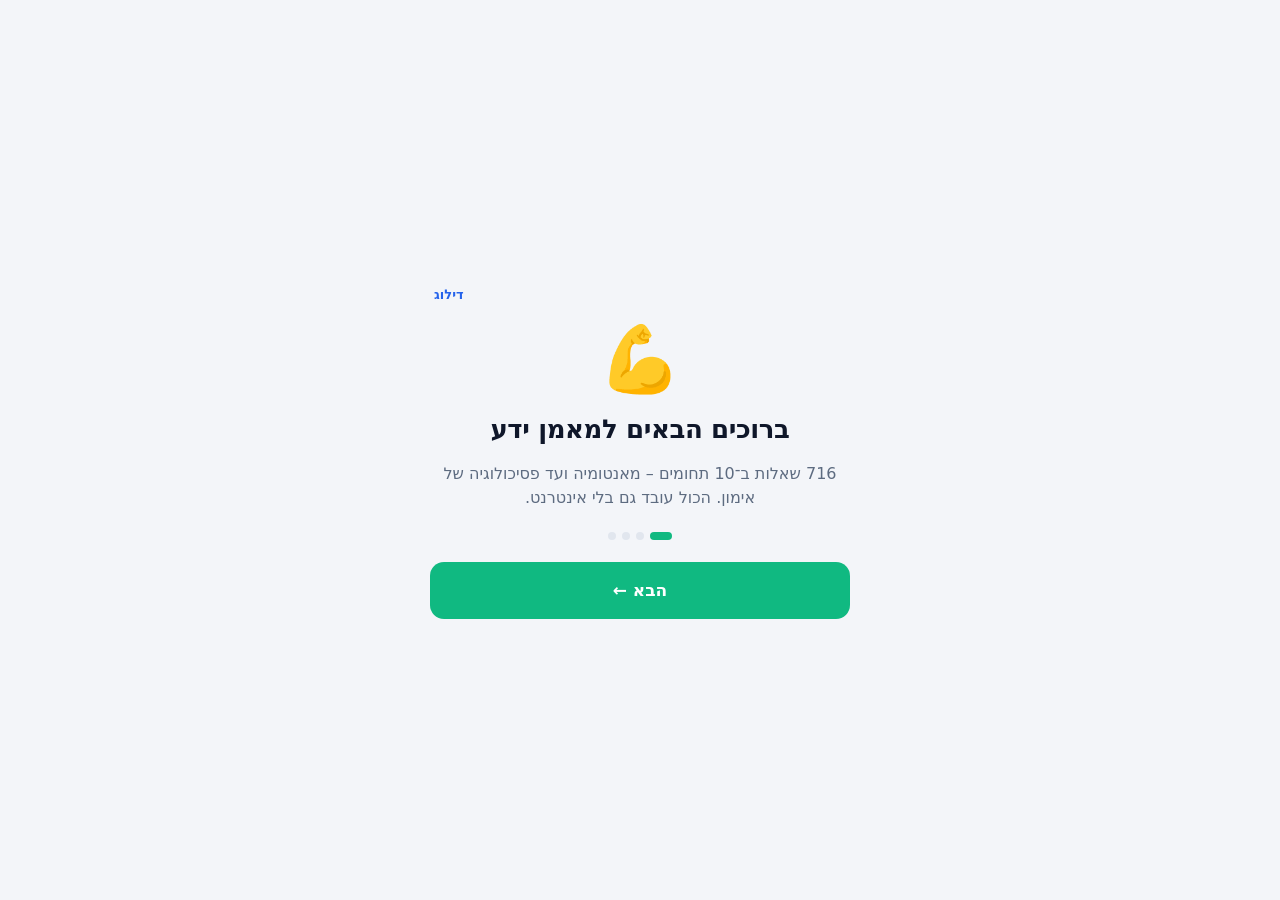
==== commit c2a78e44: "Add files via upload" ====
--- a/index.html
+++ b/index.html
@@ -8,7 +8,7 @@
 <link rel="manifest" href="manifest.webmanifest">
 <link rel="icon" href="icons/icon-192.png">
 <link rel="apple-touch-icon" href="icons/icon-192.png">
-<link rel="stylesheet" href="styles.css?v=8.9.9">
+<link rel="stylesheet" href="styles.css?v=9.1.0">
 <title>מאמן ידע | מבחני כושר</title>
 <script>
 // קביעת ערכת צבעים לפני הטעינה כדי למנוע הבהוב
@@ -40,31 +40,34 @@
   </div>
 </nav>
 
-<script src="questions.js?v=8.9.9"></script>
-<script src="questions2.js?v=8.9.9"></script>
-<script src="questions3.js?v=8.9.9"></script>
-<script src="questions4.js?v=8.9.9"></script>
-<script src="questions5.js?v=8.9.9"></script>
-<script src="facts.js?v=8.9.9"></script>
-<script src="lessons.js?v=8.9.9"></script>
-<script src="foods.js?v=8.9.9"></script>
-<script src="app.js?v=8.9.9"></script>
-<script src="config.js?v=8.9.9"></script>
-<script src="lib/peerjs.min.js?v=8.9.9"></script>
-<script src="duel.js?v=8.9.9"></script>
-<script src="fundata.js?v=8.9.9"></script>
-<script src="fun.js?v=8.9.9"></script>
-<script src="extra.js?v=8.9.9"></script>
-<script src="more.js?v=8.9.9"></script>
-<script src="hints.js?v=8.9.9"></script>
-<script src="help.js?v=8.9.9"></script>
-<script src="visuals.js?v=8.9.9"></script>
-<script src="anim.js?v=8.9.9"></script>
-<script src="plan.js?v=8.9.9"></script>
-<script src="log.js?v=8.9.9"></script>
-<script src="train.js?v=8.9.9"></script>
-<script src="questions_en.js?v=8.9.9"></script>
-<script src="lang_en.js?v=8.9.9"></script>
-<script src="lang.js?v=8.9.9"></script>
+<script src="questions.js?v=9.1.0"></script>
+<script src="questions2.js?v=9.1.0"></script>
+<script src="questions3.js?v=9.1.0"></script>
+<script src="questions4.js?v=9.1.0"></script>
+<script src="questions5.js?v=9.1.0"></script>
+<script src="questions6.js?v=9.1.0"></script>
+<script src="facts.js?v=9.1.0"></script>
+<script src="lessons.js?v=9.1.0"></script>
+<script src="foods.js?v=9.1.0"></script>
+<script src="app.js?v=9.1.0"></script>
+<script src="config.js?v=9.1.0"></script>
+<script src="lib/peerjs.min.js?v=9.1.0"></script>
+<script src="duel.js?v=9.1.0"></script>
+<script src="fundata.js?v=9.1.0"></script>
+<script src="fun.js?v=9.1.0"></script>
+<script src="extra.js?v=9.1.0"></script>
+<script src="more.js?v=9.1.0"></script>
+<script src="hints.js?v=9.1.0"></script>
+<script src="help.js?v=9.1.0"></script>
+<script src="visuals.js?v=9.1.0"></script>
+<script src="anim.js?v=9.1.0"></script>
+<script src="plan.js?v=9.1.0"></script>
+<script src="log.js?v=9.1.0"></script>
+<script src="train.js?v=9.1.0"></script>
+<script src="learn.js?v=9.1.0"></script>
+<script src="game.js?v=9.1.0"></script>
+<script src="questions_en.js?v=9.1.0"></script>
+<script src="lang_en.js?v=9.1.0"></script>
+<script src="lang.js?v=9.1.0"></script>
 </body>
 </html>
--- a/styles.css
+++ b/styles.css
@@ -929,3 +929,143 @@
 .help-sec.hint{background:color-mix(in srgb,var(--accent) 14%,var(--card2));border:1px solid color-mix(in srgb,var(--accent) 35%,transparent)}
 .help-sec.tip{display:block;border:0;cursor:default;padding:12px 14px}
 .vz-anim{max-width:340px}
+/* v9.0 learn */
+.lh .lh-hero{margin-bottom:12px}
+.dw-card,.path-card{display:block;width:100%;text-align:inherit;cursor:pointer;font:inherit;color:inherit}
+.dw-card{border:2px solid color-mix(in srgb,var(--accent) 55%,var(--line));background:linear-gradient(160deg,color-mix(in srgb,var(--accent) 12%,var(--card)),var(--card))}
+.dw-top{display:flex;align-items:center;gap:12px}.dw-em{font-size:34px}.dw-top b{font-size:19px}
+.dw-parts{display:flex;flex-wrap:wrap;gap:6px;margin:12px 0}
+.dw-parts span{font-size:12px;background:var(--bg);border:1px solid var(--line);border-radius:999px;padding:4px 10px;color:var(--muted)}
+.dw-btn{pointer-events:none}.dw-done{text-align:center;margin-top:8px;color:var(--accent)}
+.lh-mini{margin:4px 0 10px}.lh-mini .mode{min-height:86px;text-align:center;align-items:center;padding:10px 6px}.lh-mini .mode b{font-size:13.5px}.lh-mini .mode span{font-size:11px}
+.more-btn{margin-top:4px}
+.course-w.cur{border:2px solid var(--accent)}.course-w.done{opacity:.85}
+.rs-row{display:flex;align-items:center;gap:10px;margin:8px 0;font-size:14px}.rs-row span{flex:0 0 42%;overflow:hidden;text-overflow:ellipsis;white-space:nowrap}.rs-bar{flex:1;height:8px;background:var(--line);border-radius:6px;overflow:hidden}.rs-bar i{display:block;height:100%;border-radius:6px}.rs-row b{min-width:40px;text-align:end}
+.ww{border-top:1px solid var(--line);padding:10px 0}.ww:first-of-type{border-top:0}
+.ww-q{font-weight:700;margin-bottom:6px;font-size:14.5px}.ww-l{font-size:13.5px;margin:3px 0;line-height:1.5}.ww-l.no{color:var(--bad)}.ww-l.ok{color:var(--accent)}
+.ww-conf{margin-top:6px;font-size:13px;background:color-mix(in srgb,var(--warn) 14%,var(--card));border-radius:10px;padding:8px 10px}
+.ls-play .ls-q{font-size:20px;font-weight:800;margin:14px 0;line-height:1.45}
+.ls-opts div{padding:10px 12px;border:1px solid var(--line);border-radius:12px;margin:6px 0;font-size:15px}.ls-opts div.ok{border-color:var(--accent);background:color-mix(in srgb,var(--accent) 14%,var(--card))}.ls-opts b{margin-inline-end:6px}
+.ls-think{text-align:center;font-size:17px;margin:16px 0;color:var(--muted);animation:pulse 1.4s infinite}
+.ls-ans{margin-top:14px;padding:12px;border-radius:12px;background:color-mix(in srgb,var(--accent) 12%,var(--card));font-weight:700}
+
+/* ── v9.1 ארקייד ── */
+.arc-row{display:grid;grid-template-columns:1fr 1fr;gap:10px;margin:6px 0 12px}
+.arc-card{position:relative;overflow:hidden;border:0;border-radius:18px;padding:14px 12px;display:flex;flex-direction:column;align-items:center;gap:2px;cursor:pointer;color:#fff;text-align:center;box-shadow:0 6px 0 rgba(0,0,0,.25),var(--shadow);transition:transform .08s}
+.arc-card:active{transform:translateY(3px);box-shadow:0 3px 0 rgba(0,0,0,.25)}
+.arc-card b{font-size:17px;font-weight:900;letter-spacing:.2px;text-shadow:0 2px 0 rgba(0,0,0,.25)}
+.arc-card small{font-size:11.5px;opacity:.92}
+.arc-card i{font-style:normal;font-size:11px;font-weight:800;background:rgba(0,0,0,.22);border-radius:99px;padding:2px 9px;margin-top:4px}
+.arc-em{font-size:34px;filter:drop-shadow(0 3px 0 rgba(0,0,0,.25))}
+.arc-bb{background:linear-gradient(160deg,#8b5cf6,#ec4899)}
+.arc-tc{background:linear-gradient(160deg,#2563eb,#0ea5e9)}
+.arc-home .arc-card{padding:10px;flex-direction:row;gap:8px;justify-content:center}
+.arc-home .arc-em{font-size:24px}.arc-home .arc-card b{font-size:14.5px}
+
+/* חלון שאלה */
+.gq-title{font-weight:850;font-size:14px;color:var(--warn);margin-bottom:8px}
+.gq-q{font-weight:750;font-size:17px;margin-bottom:12px}
+.gq-opts{display:grid;gap:8px}
+.gq-o{border:1px solid var(--line);background:var(--card2);border-radius:14px;padding:12px;text-align:start;cursor:pointer;font-weight:650}
+.gq-o.ok{border-color:var(--accent);background:var(--accent-soft)}.gq-o.no{border-color:var(--bad);background:var(--bad-soft)}
+.gq-fb{margin:12px 0 4px;font-weight:800}.gq-fb.ok{color:var(--accent)}.gq-fb.no{color:var(--bad)}
+.gq-e{font-size:13.5px;color:var(--muted);margin-bottom:10px}
+
+/* בלוק בלאסט */
+.bb{user-select:none;-webkit-user-select:none}
+.bb .qhead{position:relative}
+.bb-score{flex:1;text-align:center}.bb-score b{display:block;font-size:30px;font-weight:900;line-height:1.1}.bb-score small{color:var(--muted);font-size:12px}
+.bb-combo{position:absolute;left:0;right:0;top:100%;text-align:center;pointer-events:none;z-index:3}
+.bb-pop{display:inline-block;background:linear-gradient(90deg,#f59e0b,#ef4444);color:#fff;font-weight:900;padding:4px 14px;border-radius:99px;animation:bbPop 1.1s ease forwards}
+@keyframes bbPop{0%{transform:scale(.4);opacity:0}20%{transform:scale(1.15);opacity:1}70%{transform:scale(1);opacity:1}100%{transform:translateY(-14px);opacity:0}}
+.bb-board{display:grid;grid-template-columns:repeat(8,1fr);gap:3px;width:min(92vw,380px);aspect-ratio:1;margin:18px auto 10px;padding:6px;border-radius:16px;background:#1e2a44;box-shadow:inset 0 2px 8px rgba(0,0,0,.4);touch-action:none}
+[data-theme="light"] .bb-board{background:#334155}
+.bb-board i{border-radius:5px;background:rgba(255,255,255,.06)}
+.bb-board i.on{box-shadow:inset 0 -3px 0 rgba(0,0,0,.25),inset 0 2px 0 rgba(255,255,255,.35)}
+.bb-board i.pv{background:var(--pv)!important;opacity:.55}
+.bb-board i.pvl{outline:2px solid #fde047;outline-offset:-2px}
+.bb-board i.boom{animation:bbBoom .45s ease}
+@keyframes bbBoom{0%{transform:scale(1);background:#fff}50%{transform:scale(1.25);background:#fde047}100%{transform:scale(1)}}
+.bb-board.bomb-mode{outline:3px dashed var(--bad);outline-offset:3px;cursor:crosshair}
+.bb-tray{display:grid;grid-template-columns:repeat(3,1fr);gap:8px;width:min(92vw,380px);margin:0 auto;height:120px;touch-action:none}
+.bb-slot{display:grid;place-items:center}
+.bb-piece{display:grid;grid-template-columns:repeat(var(--w),18px);grid-template-rows:repeat(var(--h),18px);gap:2px;cursor:grab;padding:6px;touch-action:none}
+.bb-piece i{border-radius:4px;box-shadow:inset 0 -2px 0 rgba(0,0,0,.25),inset 0 1px 0 rgba(255,255,255,.35)}
+.bb-piece.dead{opacity:.3}.bb-piece.lifted{opacity:.15}
+.bb-ghost{position:fixed;left:0;top:0;z-index:999;display:grid;gap:3px;pointer-events:none;filter:drop-shadow(0 8px 10px rgba(0,0,0,.4))}
+.bb-ghost i{border-radius:5px;box-shadow:inset 0 -3px 0 rgba(0,0,0,.25),inset 0 2px 0 rgba(255,255,255,.35)}
+.bb-bar{display:flex;gap:8px;width:min(92vw,380px);margin:10px auto 0}
+.bb-pq{flex:1;display:flex;align-items:center;gap:8px;border:1px solid var(--line);background:var(--card);border-radius:14px;padding:8px 10px;cursor:pointer;text-align:start}
+.bb-pq span{font-size:22px}.bb-pq div{flex:1}.bb-pq b{font-size:13px}
+.bb-meter{height:7px;border-radius:9px;background:var(--card2);overflow:hidden;margin-top:3px}.bb-meter i{display:block;height:100%;background:linear-gradient(90deg,#f59e0b,#ef4444);transition:width .3s}
+.bb-pq.ready{border-color:#f59e0b;animation:bbGlow 1s ease-in-out infinite alternate}
+@keyframes bbGlow{from{box-shadow:0 0 0 rgba(245,158,11,0)}to{box-shadow:0 0 16px rgba(245,158,11,.6)}}
+.bb-pw{border:1px solid var(--line);background:var(--card);border-radius:14px;padding:8px 12px;font-size:18px;cursor:pointer;opacity:.5}
+.bb-pw.has{opacity:1}.bb-pw.on{border-color:var(--bad);background:var(--bad-soft)}.bb-pw b{font-size:14px}
+.bb-final{font-size:54px;font-weight:900;margin:4px 0 12px;background:linear-gradient(90deg,#8b5cf6,#ec4899);-webkit-background-clip:text;background-clip:text;color:transparent}
+
+/* קרב מגדלים */
+.tc-hero{text-align:center;padding:18px;border-radius:20px;background:linear-gradient(160deg,#1e3a8a,#0e7490);color:#fff;margin-bottom:12px}
+.tc-hero .muted{color:rgba(255,255,255,.75)}.tc-hero h2{margin:2px 0 6px}
+.tc-aem{font-size:56px;filter:drop-shadow(0 4px 0 rgba(0,0,0,.3))}
+.tc-tr{font-size:20px;margin-bottom:8px}.tc-tr b{font-size:26px}
+.tc-hero .xpbar{background:rgba(0,0,0,.25)}
+.tc-how{margin:6px 0 0;padding-inline-start:20px;font-size:14px;line-height:1.7}
+.tc-deck{display:grid;grid-template-columns:repeat(3,1fr);gap:8px;margin-bottom:10px}
+.tc-dc{background:var(--card);border:1px solid var(--line);border-radius:14px;padding:8px;text-align:center;display:flex;flex-direction:column}
+.tc-dc span{font-size:28px}.tc-dc b{font-size:12px}.tc-dc small{color:var(--blue);font-weight:800}
+.tc{user-select:none;-webkit-user-select:none}
+.tc-top{display:flex;align-items:center;gap:8px;margin:2px 0 6px}
+.tc-top .x{width:34px;height:34px;border-radius:10px;border:1px solid var(--line);background:var(--card);cursor:pointer}
+.tc-hpwrap{flex:1;display:flex;align-items:center;gap:6px}.tc-hpwrap.me{margin:6px 0}
+.tc-hp{flex:1;height:10px;border-radius:9px;background:var(--card2);overflow:hidden}.tc-hp i{display:block;height:100%;transition:width .2s}
+.tc-hp.en i{background:linear-gradient(90deg,#ef4444,#f97316)}.tc-hp.me i{background:linear-gradient(90deg,#3b82f6,#22d3ee)}
+.tc-time{font-size:16px;background:var(--card);border:1px solid var(--line);border-radius:10px;padding:3px 10px}
+.tc-time.dbl{color:#c084fc;border-color:#c084fc}
+.tc-field{position:relative;height:min(38vh,300px);border-radius:16px;overflow:hidden;background:repeating-linear-gradient(0deg,#3f7d3a 0 22px,#478a41 22px 44px);box-shadow:inset 0 0 0 3px rgba(0,0,0,.15)}
+.tc-river{position:absolute;left:0;right:0;top:50%;height:14px;transform:translateY(-50%);background:linear-gradient(#38bdf8,#0ea5e9);opacity:.85}
+.tc-river::after{content:"";position:absolute;left:40%;width:20%;top:-3px;bottom:-3px;background:#a16207;border-radius:3px}
+.tc-tower{position:absolute;left:50%;transform:translateX(-50%);font-size:40px;filter:drop-shadow(0 4px 0 rgba(0,0,0,.3));transition:filter .1s}
+.tc-tower.en{top:2px}.tc-tower.me{bottom:2px}
+.tc-tower.hit{filter:drop-shadow(0 0 8px #f87171) brightness(1.4)}
+.tc-u{position:absolute;transform:translateX(-50%);display:flex;flex-direction:column;align-items:center;transition:opacity .3s}
+.tc-u span{font-size:26px;line-height:1;filter:drop-shadow(0 2px 0 rgba(0,0,0,.35))}
+.tc-u.en span{filter:drop-shadow(0 0 3px #ef4444) drop-shadow(0 2px 0 rgba(0,0,0,.35))}
+.tc-u.me span{filter:drop-shadow(0 0 3px #3b82f6) drop-shadow(0 2px 0 rgba(0,0,0,.35))}
+.tc-u i{width:26px;height:4px;background:rgba(0,0,0,.45);border-radius:3px;overflow:hidden;margin-top:1px}
+.tc-u i b{display:block;height:100%}.tc-u.me i b{background:#60a5fa}.tc-u.en i b{background:#f87171}
+.tc-u.hit span{transform:scale(1.15)}
+.tc-u.dead{opacity:0}
+.tc-banner{position:absolute;inset:0;display:grid;place-items:center;font-size:28px;font-weight:900;color:#fff;text-shadow:0 3px 0 rgba(0,0,0,.4);pointer-events:none;opacity:0}
+.tc-banner.on{animation:tcBan 1.6s ease forwards}
+@keyframes tcBan{0%{opacity:0;transform:scale(.5)}20%{opacity:1;transform:scale(1.1)}75%{opacity:1;transform:scale(1)}100%{opacity:0}}
+.tc-hand{display:grid;grid-template-columns:repeat(4,1fr) 44px;gap:6px}
+.tc-card{border:0;border-radius:12px;padding:6px 2px;background:linear-gradient(180deg,#3b82f6,#1d4ed8);color:#fff;display:flex;flex-direction:column;align-items:center;cursor:pointer;box-shadow:0 4px 0 #1e3a8a;transition:transform .08s,filter .2s}
+.tc-card:active{transform:translateY(3px);box-shadow:0 1px 0 #1e3a8a}
+.tc-card span{font-size:26px}.tc-card small{font-size:10px;line-height:1.2;white-space:nowrap;overflow:hidden;text-overflow:ellipsis;max-width:100%}.tc-card b{font-size:12px}
+.tc-card.low{filter:grayscale(.85) brightness(.75)}
+.tc-card.shake{animation:tcShake .3s}
+@keyframes tcShake{25%{transform:translateX(-4px)}75%{transform:translateX(4px)}}
+.tc-next{display:flex;flex-direction:column;align-items:center;justify-content:center;background:var(--card);border:1px solid var(--line);border-radius:12px}
+.tc-next small{font-size:9.5px;color:var(--muted)}.tc-next span{font-size:20px}
+.tc-elix{position:relative;height:18px;border-radius:9px;background:var(--card2);overflow:hidden;margin:8px 0;border:1px solid var(--line)}
+.tc-elix i{position:absolute;inset:0 auto 0 0;background:linear-gradient(90deg,#c026d3,#e879f9);transition:width .15s}
+[dir="rtl"] .tc-elix i{inset:0 0 0 auto}
+.tc-elix b{position:relative;display:block;text-align:center;font-size:12px;line-height:18px;color:#fff;text-shadow:0 1px 2px rgba(0,0,0,.6)}
+.tc-q{background:var(--card);border:1px solid var(--line);border-radius:16px;padding:10px 12px}
+.tc-qhead{display:flex;justify-content:space-between;font-size:12px;color:#d946ef;font-weight:800}
+.tc-st{color:#f59e0b}
+.tc-qq{font-weight:750;font-size:15px;margin:4px 0 8px}
+.tc-qo{display:grid;gap:6px}.tc-qo.tf{grid-template-columns:1fr 1fr}
+.tc-qo button{border:1px solid var(--line);background:var(--card2);border-radius:12px;padding:9px 10px;text-align:start;font-size:14px;cursor:pointer;font-weight:600}
+.tc-qo.tf button{text-align:center}
+.tc-qo button.ok{border-color:var(--accent);background:var(--accent-soft)}.tc-qo button.no{border-color:var(--bad);background:var(--bad-soft)}
+.tc-fb{font-weight:850;margin-top:6px}.tc-fb.ok{color:var(--accent)}.tc-fb.no{color:var(--bad)}
+.tc-e{font-size:13px;color:var(--muted);margin:4px 0 8px}
+.tc-crowns{font-size:44px;display:flex;justify-content:center;gap:6px}
+.tc-crowns span{filter:grayscale(1) opacity(.3)}
+.tc-crowns span.on{filter:none;animation:tcCrown .5s ease both}
+@keyframes tcCrown{from{transform:scale(0) rotate(-30deg)}to{transform:scale(1)}}
+.tc-trd{font-size:28px;font-weight:900;margin-bottom:10px}.tc-trd.up{color:#f59e0b}.tc-trd.down{color:var(--bad)}
+.tc-chest{display:flex;align-items:center;justify-content:center;gap:12px;background:linear-gradient(160deg,#f59e0b,#b45309);color:#fff;border-radius:16px;padding:12px;margin-bottom:12px;font-size:40px}
+.tc-chest div{font-size:15px;text-align:start}
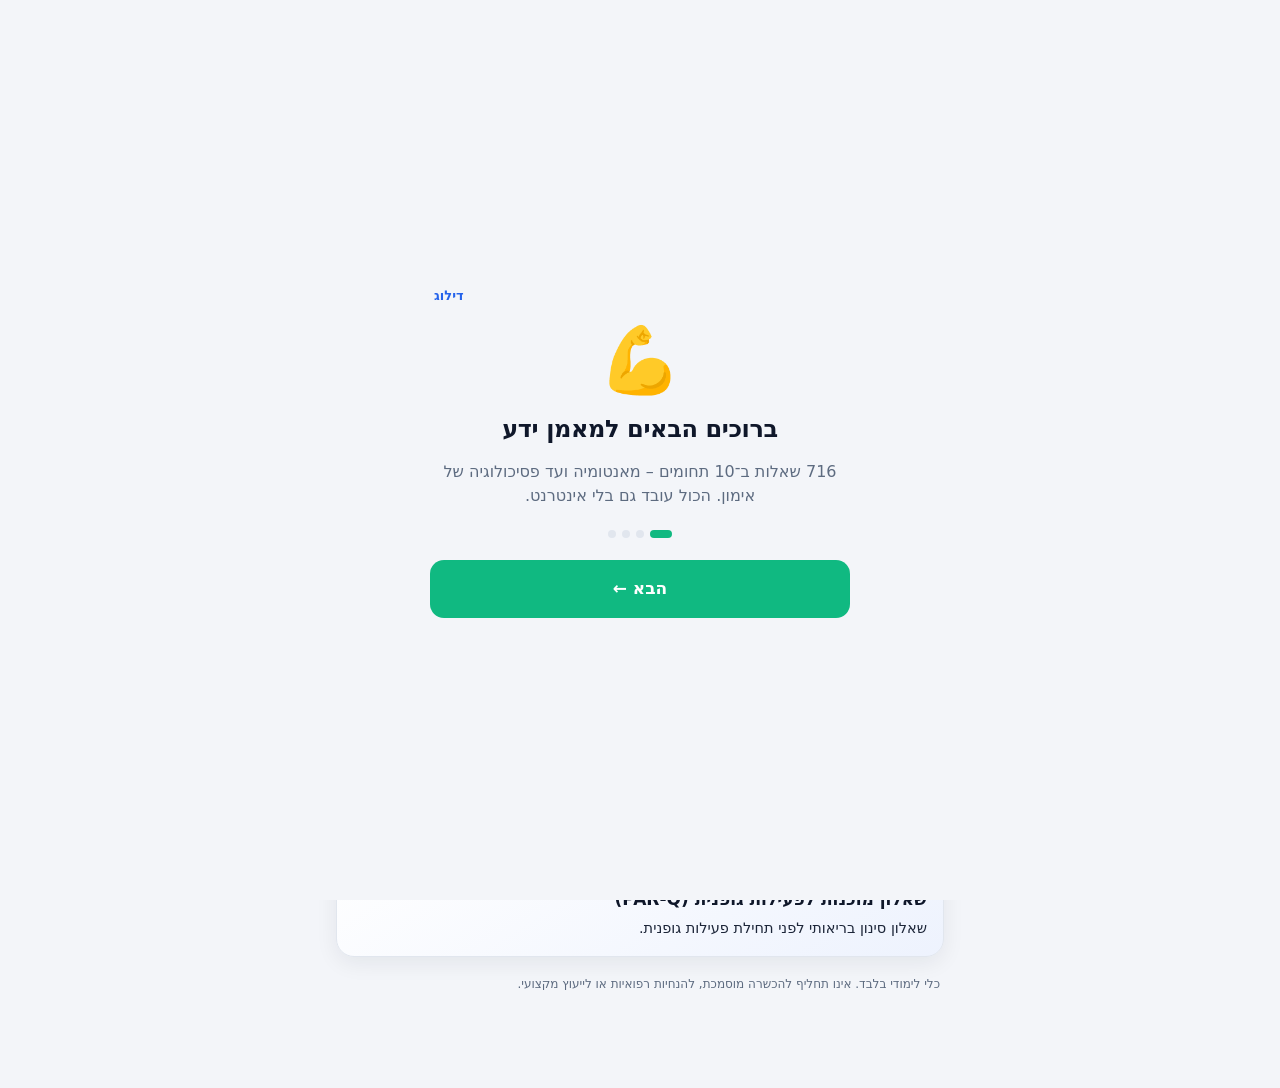
==== commit c9b171ed: "Add files via upload" ====
--- a/index.html
+++ b/index.html
@@ -4,11 +4,11 @@
 <meta charset="utf-8">
 <meta name="viewport" content="width=device-width,initial-scale=1,viewport-fit=cover">
 <meta name="theme-color" content="#0b0f17">
-<meta name="description" content="מאמן ידע – תרגול ומבחנים למדריכי כושר: כמעט 300 שאלות באנטומיה, פיזיולוגיה, טכניקה, תכנון אימונים, TRX, תזונה, בטיחות ופסיכולוגיה של אימון.">
+<meta name="description" content="מאמן ידע – תרגול ומבחנים למדריכי כושר: מאות שאלות באנטומיה, פיזיולוגיה, טכניקה, תכנון אימונים, TRX, תזונה, בטיחות ופסיכולוגיה של אימון.">
 <link rel="manifest" href="manifest.webmanifest">
 <link rel="icon" href="icons/icon-192.png">
 <link rel="apple-touch-icon" href="icons/icon-192.png">
-<link rel="stylesheet" href="styles.css?v=9.1.0">
+<link rel="stylesheet" href="styles.css?v=11.0.0">
 <title>מאמן ידע | מבחני כושר</title>
 <script>
 // קביעת ערכת צבעים לפני הטעינה כדי למנוע הבהוב
@@ -20,10 +20,8 @@
   <div class="topbar-in">
     <div class="brand"><img class="brand-dot" src="icons/icon-192.png" alt="">מאמן <b>ידע</b></div>
     <div class="spacer"></div>
-    <span class="chip-stat" id="streakChip" title="רצף ימים">🔥 <span>0</span></span>
-    <button class="chip-stat hidden" id="coinChip" title="מטבעות – החנות">🪙 <span>0</span></button>
-    <button class="icon-btn mode-chip" id="modeChip" aria-label="החלפת מצב">🎮</button>
-    <button class="icon-btn" id="settingsBtn" aria-label="הגדרות">⚙️</button>
+    <span class="chip-stat" id="streakChip" title="ימים ברצף"><svg viewBox="0 0 24 24" width="16" height="16" fill="none" stroke="currentColor" stroke-width="1.7" stroke-linecap="round" stroke-linejoin="round" aria-hidden="true"><path d="M12 22c4 0 7-2.7 7-7 0-3.5-2.5-6.5-4.5-8.5 0 2.5-1.5 4-3 4.5C11.5 8 10 5 8.5 2.5 8 6 5 9 5 14.5 5 19 8 22 12 22z"/></svg> <span>0</span></span>
+    <button class="icon-btn" id="settingsBtn" aria-label="הגדרות"><svg viewBox="0 0 24 24" width="20" height="20" fill="none" stroke="currentColor" stroke-width="1.7" stroke-linecap="round" stroke-linejoin="round" aria-hidden="true"><circle cx="12" cy="12" r="3"/><path d="M19.4 15a1.7 1.7 0 0 0 .3 1.8l.1.1a2 2 0 1 1-2.8 2.8l-.1-.1a1.7 1.7 0 0 0-1.8-.3 1.7 1.7 0 0 0-1 1.5V21a2 2 0 1 1-4 0v-.1a1.7 1.7 0 0 0-1.1-1.5 1.7 1.7 0 0 0-1.8.3l-.1.1a2 2 0 1 1-2.8-2.8l.1-.1a1.7 1.7 0 0 0 .3-1.8 1.7 1.7 0 0 0-1.5-1H3a2 2 0 1 1 0-4h.1a1.7 1.7 0 0 0 1.5-1.1 1.7 1.7 0 0 0-.3-1.8l-.1-.1a2 2 0 1 1 2.8-2.8l.1.1a1.7 1.7 0 0 0 1.8.3H9a1.7 1.7 0 0 0 1-1.5V3a2 2 0 1 1 4 0v.1a1.7 1.7 0 0 0 1 1.5 1.7 1.7 0 0 0 1.8-.3l.1-.1a2 2 0 1 1 2.8 2.8l-.1.1a1.7 1.7 0 0 0-.3 1.8V9a1.7 1.7 0 0 0 1.5 1H21a2 2 0 1 1 0 4h-.1a1.7 1.7 0 0 0-1.5 1z"/></svg></button>
   </div>
 </header>
 
@@ -31,43 +29,36 @@
 
 <nav class="nav" aria-label="ניווט ראשי">
   <div class="nav-in">
-    <button data-tab="home" class="on"><span class="ni">🏠</span>בית</button>
-    <button data-tab="practice"><span class="ni">🎯</span>תרגול</button>
-    <button data-tab="learn"><span class="ni">📘</span>למידה</button>
-    <button data-tab="plan"><span class="ni">🏋️</span>תוכנית אימון</button>
-    <button data-tab="tools"><span class="ni">🍽️</span>אוכל וכלים</button>
-    <button data-tab="stats"><span class="ni">📊</span>התקדמות</button>
+    <button data-tab="home" class="on"><span class="ni"><svg viewBox="0 0 24 24" width="22" height="22" fill="none" stroke="currentColor" stroke-width="1.7" stroke-linecap="round" stroke-linejoin="round" aria-hidden="true"><path d="M3 10.5 12 3l9 7.5"/><path d="M5 9.5V21h14V9.5"/><path d="M10 21v-6h4v6"/></svg></span>בית</button>
+    <button data-tab="practice"><span class="ni"><svg viewBox="0 0 24 24" width="22" height="22" fill="none" stroke="currentColor" stroke-width="1.7" stroke-linecap="round" stroke-linejoin="round" aria-hidden="true"><circle cx="12" cy="12" r="9"/><circle cx="12" cy="12" r="5"/><circle cx="12" cy="12" r="1"/></svg></span>תרגול</button>
+    <button data-tab="learn"><span class="ni"><svg viewBox="0 0 24 24" width="22" height="22" fill="none" stroke="currentColor" stroke-width="1.7" stroke-linecap="round" stroke-linejoin="round" aria-hidden="true"><path d="M4 4.5A2.5 2.5 0 0 1 6.5 2H20v17H6.5A2.5 2.5 0 0 0 4 21.5z"/><path d="M4 21.5V4.5"/><path d="M8 7h8"/></svg></span>למידה</button>
+    <button data-tab="tools"><span class="ni"><svg viewBox="0 0 24 24" width="22" height="22" fill="none" stroke="currentColor" stroke-width="1.7" stroke-linecap="round" stroke-linejoin="round" aria-hidden="true"><path d="M14.7 6.3a4 4 0 0 0-5.4 5.4L3 18l3 3 6.3-6.3a4 4 0 0 0 5.4-5.4l-2.6 2.6-2.4-.6-.6-2.4z"/></svg></span>כלים</button>
+    <button data-tab="stats"><span class="ni"><svg viewBox="0 0 24 24" width="22" height="22" fill="none" stroke="currentColor" stroke-width="1.7" stroke-linecap="round" stroke-linejoin="round" aria-hidden="true"><path d="M3 3v18h18"/><path d="M7 15l4-4 3 3 5-6"/></svg></span>התקדמות</button>
   </div>
 </nav>
 
-<script src="questions.js?v=9.1.0"></script>
-<script src="questions2.js?v=9.1.0"></script>
-<script src="questions3.js?v=9.1.0"></script>
-<script src="questions4.js?v=9.1.0"></script>
-<script src="questions5.js?v=9.1.0"></script>
-<script src="questions6.js?v=9.1.0"></script>
-<script src="facts.js?v=9.1.0"></script>
-<script src="lessons.js?v=9.1.0"></script>
-<script src="foods.js?v=9.1.0"></script>
-<script src="app.js?v=9.1.0"></script>
-<script src="config.js?v=9.1.0"></script>
-<script src="lib/peerjs.min.js?v=9.1.0"></script>
-<script src="duel.js?v=9.1.0"></script>
-<script src="fundata.js?v=9.1.0"></script>
-<script src="fun.js?v=9.1.0"></script>
-<script src="extra.js?v=9.1.0"></script>
-<script src="more.js?v=9.1.0"></script>
-<script src="hints.js?v=9.1.0"></script>
-<script src="help.js?v=9.1.0"></script>
-<script src="visuals.js?v=9.1.0"></script>
-<script src="anim.js?v=9.1.0"></script>
-<script src="plan.js?v=9.1.0"></script>
-<script src="log.js?v=9.1.0"></script>
-<script src="train.js?v=9.1.0"></script>
-<script src="learn.js?v=9.1.0"></script>
-<script src="game.js?v=9.1.0"></script>
-<script src="questions_en.js?v=9.1.0"></script>
-<script src="lang_en.js?v=9.1.0"></script>
-<script src="lang.js?v=9.1.0"></script>
+<script src="questions.js?v=11.0.0"></script>
+<script src="questions2.js?v=11.0.0"></script>
+<script src="questions3.js?v=11.0.0"></script>
+<script src="questions4.js?v=11.0.0"></script>
+<script src="questions5.js?v=11.0.0"></script>
+<script src="questions6.js?v=11.0.0"></script>
+<script src="facts.js?v=11.0.0"></script>
+<script src="lessons.js?v=11.0.0"></script>
+<script src="foods.js?v=11.0.0"></script>
+<script src="app.js?v=11.0.0"></script>
+<script src="core.js?v=11.0.0"></script>
+<script src="hints.js?v=11.0.0"></script>
+<script src="help.js?v=11.0.0"></script>
+<script src="visuals.js?v=11.0.0"></script>
+<script src="anim.js?v=11.0.0"></script>
+<script src="plan.js?v=11.0.0"></script>
+<script src="log.js?v=11.0.0"></script>
+<script src="train.js?v=11.0.0"></script>
+<script src="learn.js?v=11.0.0"></script>
+<script src="game.js?v=11.0.0"></script>
+<script src="questions_en.js?v=11.0.0"></script>
+<script src="lang_en.js?v=11.0.0"></script>
+<script src="lang.js?v=11.0.0"></script>
 </body>
 </html>
--- a/styles.css
+++ b/styles.css
@@ -949,123 +949,298 @@
 .ls-think{text-align:center;font-size:17px;margin:16px 0;color:var(--muted);animation:pulse 1.4s infinite}
 .ls-ans{margin-top:14px;padding:12px;border-radius:12px;background:color-mix(in srgb,var(--accent) 12%,var(--card));font-weight:700}
 
-/* ── v9.1 ארקייד ── */
-.arc-row{display:grid;grid-template-columns:1fr 1fr;gap:10px;margin:6px 0 12px}
-.arc-card{position:relative;overflow:hidden;border:0;border-radius:18px;padding:14px 12px;display:flex;flex-direction:column;align-items:center;gap:2px;cursor:pointer;color:#fff;text-align:center;box-shadow:0 6px 0 rgba(0,0,0,.25),var(--shadow);transition:transform .08s}
-.arc-card:active{transform:translateY(3px);box-shadow:0 3px 0 rgba(0,0,0,.25)}
-.arc-card b{font-size:17px;font-weight:900;letter-spacing:.2px;text-shadow:0 2px 0 rgba(0,0,0,.25)}
-.arc-card small{font-size:11.5px;opacity:.92}
-.arc-card i{font-style:normal;font-size:11px;font-weight:800;background:rgba(0,0,0,.22);border-radius:99px;padding:2px 9px;margin-top:4px}
-.arc-em{font-size:34px;filter:drop-shadow(0 3px 0 rgba(0,0,0,.25))}
-.arc-bb{background:linear-gradient(160deg,#8b5cf6,#ec4899)}
-.arc-tc{background:linear-gradient(160deg,#2563eb,#0ea5e9)}
-.arc-home .arc-card{padding:10px;flex-direction:row;gap:8px;justify-content:center}
-.arc-home .arc-em{font-size:24px}.arc-home .arc-card b{font-size:14.5px}
-
-/* חלון שאלה */
-.gq-title{font-weight:850;font-size:14px;color:var(--warn);margin-bottom:8px}
-.gq-q{font-weight:750;font-size:17px;margin-bottom:12px}
-.gq-opts{display:grid;gap:8px}
-.gq-o{border:1px solid var(--line);background:var(--card2);border-radius:14px;padding:12px;text-align:start;cursor:pointer;font-weight:650}
-.gq-o.ok{border-color:var(--accent);background:var(--accent-soft)}.gq-o.no{border-color:var(--bad);background:var(--bad-soft)}
-.gq-fb{margin:12px 0 4px;font-weight:800}.gq-fb.ok{color:var(--accent)}.gq-fb.no{color:var(--bad)}
-.gq-e{font-size:13.5px;color:var(--muted);margin-bottom:10px}
-
-/* בלוק בלאסט */
-.bb{user-select:none;-webkit-user-select:none}
-.bb .qhead{position:relative}
-.bb-score{flex:1;text-align:center}.bb-score b{display:block;font-size:30px;font-weight:900;line-height:1.1}.bb-score small{color:var(--muted);font-size:12px}
-.bb-combo{position:absolute;left:0;right:0;top:100%;text-align:center;pointer-events:none;z-index:3}
-.bb-pop{display:inline-block;background:linear-gradient(90deg,#f59e0b,#ef4444);color:#fff;font-weight:900;padding:4px 14px;border-radius:99px;animation:bbPop 1.1s ease forwards}
-@keyframes bbPop{0%{transform:scale(.4);opacity:0}20%{transform:scale(1.15);opacity:1}70%{transform:scale(1);opacity:1}100%{transform:translateY(-14px);opacity:0}}
-.bb-board{display:grid;grid-template-columns:repeat(8,1fr);gap:3px;width:min(92vw,380px);aspect-ratio:1;margin:18px auto 10px;padding:6px;border-radius:16px;background:#1e2a44;box-shadow:inset 0 2px 8px rgba(0,0,0,.4);touch-action:none}
-[data-theme="light"] .bb-board{background:#334155}
-.bb-board i{border-radius:5px;background:rgba(255,255,255,.06)}
-.bb-board i.on{box-shadow:inset 0 -3px 0 rgba(0,0,0,.25),inset 0 2px 0 rgba(255,255,255,.35)}
-.bb-board i.pv{background:var(--pv)!important;opacity:.55}
-.bb-board i.pvl{outline:2px solid #fde047;outline-offset:-2px}
-.bb-board i.boom{animation:bbBoom .45s ease}
-@keyframes bbBoom{0%{transform:scale(1);background:#fff}50%{transform:scale(1.25);background:#fde047}100%{transform:scale(1)}}
-.bb-board.bomb-mode{outline:3px dashed var(--bad);outline-offset:3px;cursor:crosshair}
-.bb-tray{display:grid;grid-template-columns:repeat(3,1fr);gap:8px;width:min(92vw,380px);margin:0 auto;height:120px;touch-action:none}
-.bb-slot{display:grid;place-items:center}
-.bb-piece{display:grid;grid-template-columns:repeat(var(--w),18px);grid-template-rows:repeat(var(--h),18px);gap:2px;cursor:grab;padding:6px;touch-action:none}
-.bb-piece i{border-radius:4px;box-shadow:inset 0 -2px 0 rgba(0,0,0,.25),inset 0 1px 0 rgba(255,255,255,.35)}
-.bb-piece.dead{opacity:.3}.bb-piece.lifted{opacity:.15}
-.bb-ghost{position:fixed;left:0;top:0;z-index:999;display:grid;gap:3px;pointer-events:none;filter:drop-shadow(0 8px 10px rgba(0,0,0,.4))}
-.bb-ghost i{border-radius:5px;box-shadow:inset 0 -3px 0 rgba(0,0,0,.25),inset 0 2px 0 rgba(255,255,255,.35)}
-.bb-bar{display:flex;gap:8px;width:min(92vw,380px);margin:10px auto 0}
-.bb-pq{flex:1;display:flex;align-items:center;gap:8px;border:1px solid var(--line);background:var(--card);border-radius:14px;padding:8px 10px;cursor:pointer;text-align:start}
-.bb-pq span{font-size:22px}.bb-pq div{flex:1}.bb-pq b{font-size:13px}
-.bb-meter{height:7px;border-radius:9px;background:var(--card2);overflow:hidden;margin-top:3px}.bb-meter i{display:block;height:100%;background:linear-gradient(90deg,#f59e0b,#ef4444);transition:width .3s}
-.bb-pq.ready{border-color:#f59e0b;animation:bbGlow 1s ease-in-out infinite alternate}
-@keyframes bbGlow{from{box-shadow:0 0 0 rgba(245,158,11,0)}to{box-shadow:0 0 16px rgba(245,158,11,.6)}}
-.bb-pw{border:1px solid var(--line);background:var(--card);border-radius:14px;padding:8px 12px;font-size:18px;cursor:pointer;opacity:.5}
-.bb-pw.has{opacity:1}.bb-pw.on{border-color:var(--bad);background:var(--bad-soft)}.bb-pw b{font-size:14px}
-.bb-final{font-size:54px;font-weight:900;margin:4px 0 12px;background:linear-gradient(90deg,#8b5cf6,#ec4899);-webkit-background-clip:text;background-clip:text;color:transparent}
-
-/* קרב מגדלים */
-.tc-hero{text-align:center;padding:18px;border-radius:20px;background:linear-gradient(160deg,#1e3a8a,#0e7490);color:#fff;margin-bottom:12px}
-.tc-hero .muted{color:rgba(255,255,255,.75)}.tc-hero h2{margin:2px 0 6px}
-.tc-aem{font-size:56px;filter:drop-shadow(0 4px 0 rgba(0,0,0,.3))}
-.tc-tr{font-size:20px;margin-bottom:8px}.tc-tr b{font-size:26px}
-.tc-hero .xpbar{background:rgba(0,0,0,.25)}
-.tc-how{margin:6px 0 0;padding-inline-start:20px;font-size:14px;line-height:1.7}
-.tc-deck{display:grid;grid-template-columns:repeat(3,1fr);gap:8px;margin-bottom:10px}
-.tc-dc{background:var(--card);border:1px solid var(--line);border-radius:14px;padding:8px;text-align:center;display:flex;flex-direction:column}
-.tc-dc span{font-size:28px}.tc-dc b{font-size:12px}.tc-dc small{color:var(--blue);font-weight:800}
-.tc{user-select:none;-webkit-user-select:none}
-.tc-top{display:flex;align-items:center;gap:8px;margin:2px 0 6px}
-.tc-top .x{width:34px;height:34px;border-radius:10px;border:1px solid var(--line);background:var(--card);cursor:pointer}
-.tc-hpwrap{flex:1;display:flex;align-items:center;gap:6px}.tc-hpwrap.me{margin:6px 0}
-.tc-hp{flex:1;height:10px;border-radius:9px;background:var(--card2);overflow:hidden}.tc-hp i{display:block;height:100%;transition:width .2s}
-.tc-hp.en i{background:linear-gradient(90deg,#ef4444,#f97316)}.tc-hp.me i{background:linear-gradient(90deg,#3b82f6,#22d3ee)}
-.tc-time{font-size:16px;background:var(--card);border:1px solid var(--line);border-radius:10px;padding:3px 10px}
-.tc-time.dbl{color:#c084fc;border-color:#c084fc}
-.tc-field{position:relative;height:min(38vh,300px);border-radius:16px;overflow:hidden;background:repeating-linear-gradient(0deg,#3f7d3a 0 22px,#478a41 22px 44px);box-shadow:inset 0 0 0 3px rgba(0,0,0,.15)}
-.tc-river{position:absolute;left:0;right:0;top:50%;height:14px;transform:translateY(-50%);background:linear-gradient(#38bdf8,#0ea5e9);opacity:.85}
-.tc-river::after{content:"";position:absolute;left:40%;width:20%;top:-3px;bottom:-3px;background:#a16207;border-radius:3px}
-.tc-tower{position:absolute;left:50%;transform:translateX(-50%);font-size:40px;filter:drop-shadow(0 4px 0 rgba(0,0,0,.3));transition:filter .1s}
-.tc-tower.en{top:2px}.tc-tower.me{bottom:2px}
-.tc-tower.hit{filter:drop-shadow(0 0 8px #f87171) brightness(1.4)}
-.tc-u{position:absolute;transform:translateX(-50%);display:flex;flex-direction:column;align-items:center;transition:opacity .3s}
-.tc-u span{font-size:26px;line-height:1;filter:drop-shadow(0 2px 0 rgba(0,0,0,.35))}
-.tc-u.en span{filter:drop-shadow(0 0 3px #ef4444) drop-shadow(0 2px 0 rgba(0,0,0,.35))}
-.tc-u.me span{filter:drop-shadow(0 0 3px #3b82f6) drop-shadow(0 2px 0 rgba(0,0,0,.35))}
-.tc-u i{width:26px;height:4px;background:rgba(0,0,0,.45);border-radius:3px;overflow:hidden;margin-top:1px}
-.tc-u i b{display:block;height:100%}.tc-u.me i b{background:#60a5fa}.tc-u.en i b{background:#f87171}
-.tc-u.hit span{transform:scale(1.15)}
-.tc-u.dead{opacity:0}
-.tc-banner{position:absolute;inset:0;display:grid;place-items:center;font-size:28px;font-weight:900;color:#fff;text-shadow:0 3px 0 rgba(0,0,0,.4);pointer-events:none;opacity:0}
-.tc-banner.on{animation:tcBan 1.6s ease forwards}
-@keyframes tcBan{0%{opacity:0;transform:scale(.5)}20%{opacity:1;transform:scale(1.1)}75%{opacity:1;transform:scale(1)}100%{opacity:0}}
-.tc-hand{display:grid;grid-template-columns:repeat(4,1fr) 44px;gap:6px}
-.tc-card{border:0;border-radius:12px;padding:6px 2px;background:linear-gradient(180deg,#3b82f6,#1d4ed8);color:#fff;display:flex;flex-direction:column;align-items:center;cursor:pointer;box-shadow:0 4px 0 #1e3a8a;transition:transform .08s,filter .2s}
-.tc-card:active{transform:translateY(3px);box-shadow:0 1px 0 #1e3a8a}
-.tc-card span{font-size:26px}.tc-card small{font-size:10px;line-height:1.2;white-space:nowrap;overflow:hidden;text-overflow:ellipsis;max-width:100%}.tc-card b{font-size:12px}
-.tc-card.low{filter:grayscale(.85) brightness(.75)}
-.tc-card.shake{animation:tcShake .3s}
-@keyframes tcShake{25%{transform:translateX(-4px)}75%{transform:translateX(4px)}}
-.tc-next{display:flex;flex-direction:column;align-items:center;justify-content:center;background:var(--card);border:1px solid var(--line);border-radius:12px}
-.tc-next small{font-size:9.5px;color:var(--muted)}.tc-next span{font-size:20px}
-.tc-elix{position:relative;height:18px;border-radius:9px;background:var(--card2);overflow:hidden;margin:8px 0;border:1px solid var(--line)}
-.tc-elix i{position:absolute;inset:0 auto 0 0;background:linear-gradient(90deg,#c026d3,#e879f9);transition:width .15s}
-[dir="rtl"] .tc-elix i{inset:0 0 0 auto}
-.tc-elix b{position:relative;display:block;text-align:center;font-size:12px;line-height:18px;color:#fff;text-shadow:0 1px 2px rgba(0,0,0,.6)}
-.tc-q{background:var(--card);border:1px solid var(--line);border-radius:16px;padding:10px 12px}
-.tc-qhead{display:flex;justify-content:space-between;font-size:12px;color:#d946ef;font-weight:800}
-.tc-st{color:#f59e0b}
-.tc-qq{font-weight:750;font-size:15px;margin:4px 0 8px}
-.tc-qo{display:grid;gap:6px}.tc-qo.tf{grid-template-columns:1fr 1fr}
-.tc-qo button{border:1px solid var(--line);background:var(--card2);border-radius:12px;padding:9px 10px;text-align:start;font-size:14px;cursor:pointer;font-weight:600}
-.tc-qo.tf button{text-align:center}
-.tc-qo button.ok{border-color:var(--accent);background:var(--accent-soft)}.tc-qo button.no{border-color:var(--bad);background:var(--bad-soft)}
-.tc-fb{font-weight:850;margin-top:6px}.tc-fb.ok{color:var(--accent)}.tc-fb.no{color:var(--bad)}
-.tc-e{font-size:13px;color:var(--muted);margin:4px 0 8px}
-.tc-crowns{font-size:44px;display:flex;justify-content:center;gap:6px}
-.tc-crowns span{filter:grayscale(1) opacity(.3)}
-.tc-crowns span.on{filter:none;animation:tcCrown .5s ease both}
-@keyframes tcCrown{from{transform:scale(0) rotate(-30deg)}to{transform:scale(1)}}
-.tc-trd{font-size:28px;font-weight:900;margin-bottom:10px}.tc-trd.up{color:#f59e0b}.tc-trd.down{color:var(--bad)}
-.tc-chest{display:flex;align-items:center;justify-content:center;gap:12px;background:linear-gradient(160deg,#f59e0b,#b45309);color:#fff;border-radius:16px;padding:12px;margin-bottom:12px;font-size:40px}
-.tc-chest div{font-size:15px;text-align:start}
+/* ── v10 משחקים – כהה ונקי ── */
+body.gm{--bg:#0a0a0c;--card:#141418;--card2:#1b1b21;--line:rgba(255,255,255,.08);--text:#f4f4f5;--muted:#9a9aa6;--blue:#93c5fd;--blue-soft:rgba(147,197,253,.12);--bad:#f87171;--bad-soft:rgba(248,113,113,.1);
+  color-scheme:dark;background:radial-gradient(90% 50% at 50% -10%,color-mix(in srgb,var(--accent) 9%,transparent),transparent 70%),#0a0a0c fixed;color:var(--text)}
+body.gm .topbar{display:none}
+body.gm main{padding-top:calc(env(safe-area-inset-top) + 10px)}
+.g{color:var(--text)}
+.g .ic{flex:none;display:block}
+.g-head{display:flex;align-items:center;gap:10px;margin:2px 0 18px}
+.g-back,.g-icon{width:40px;height:40px;border-radius:12px;border:1px solid var(--line);background:var(--card);color:var(--text);display:grid;place-items:center;cursor:pointer;flex:none}
+html[dir=rtl] .g-back svg{transform:scaleX(-1)}
+.g-title{flex:1;font-size:19px;font-weight:700;letter-spacing:-.02em}
+.g-right{display:flex;gap:8px;align-items:center}
+.g-pill{border:1px solid var(--line);background:var(--card);border-radius:99px;padding:6px 12px;font-size:13px;color:var(--muted)}
+.g-pill b{color:var(--text);margin-inline-start:4px}
+.g-sub{color:var(--muted);font-size:14px;margin:-6px 0 16px;line-height:1.55}
+.g-card{display:block;width:100%;background:var(--card);border:1px solid var(--line);border-radius:18px;padding:18px;margin-bottom:12px;color:var(--text);text-align:start}
+.g-card.in{animation:gIn .35s cubic-bezier(.2,.8,.2,1)}
+@keyframes gIn{from{opacity:0;transform:translateY(10px)}}
+.g-kicker{font-size:12px;font-weight:600;letter-spacing:.06em;text-transform:uppercase;color:var(--muted)}
+.g-h{font-size:20px;font-weight:700;letter-spacing:-.02em;margin:6px 0 12px}
+.g-p{color:var(--muted);line-height:1.6;margin:6px 0 14px;font-size:14.5px}
+.g-note{color:var(--muted);font-size:13px;margin:10px 0;text-align:center}
+.g-note b{color:var(--text)}
+.g-btn{display:inline-flex;align-items:center;justify-content:center;gap:8px;width:100%;border:1px solid var(--line);background:var(--card2);color:var(--text);border-radius:14px;padding:13px 16px;font-weight:650;font-size:15px;cursor:pointer;margin-top:10px;transition:background .15s,transform .08s,opacity .15s;position:relative;overflow:hidden}
+.g-btn:active{transform:scale(.985)}
+.g-btn:disabled{opacity:.4;cursor:default}
+.g-btn.primary{background:var(--accent);color:var(--accent-ink);border-color:transparent}
+.g-btn.ghost{background:transparent;border-color:transparent;color:var(--muted)}
+.g-btn.big{padding:15px;font-size:16px}
+.g-row{display:flex;gap:8px}.g-row .g-btn{flex:1}
+.g-auto{position:absolute;inset:auto 0 0 0;height:3px;background:color-mix(in srgb,var(--accent-ink) 35%,transparent);transform-origin:left;animation:gAuto 1.8s linear forwards}
+html[dir=rtl] .g-auto{transform-origin:right}
+@keyframes gAuto{from{transform:scaleX(0)}to{transform:scaleX(1)}}
+.g-stats{display:grid;grid-template-columns:repeat(auto-fit,minmax(60px,1fr));gap:8px;margin:14px 0 4px}
+.g-stats div{background:var(--card2);border-radius:12px;padding:10px 4px;text-align:center}
+.g-stats b{display:block;font-size:19px;font-weight:700;letter-spacing:-.02em}
+.g-stats span{font-size:11.5px;color:var(--muted)}
+.g-prog{height:6px;border-radius:99px;background:var(--card2);overflow:hidden;margin-top:14px}
+.g-prog i{display:block;height:100%;border-radius:99px;transition:width .6s}
+.g-msg{min-height:22px;text-align:center;font-size:13.5px;font-weight:600;margin:8px 0;opacity:0}
+.g-msg.on{animation:gMsg 1.8s ease forwards}
+@keyframes gMsg{0%{opacity:0;transform:translateY(4px)}12%,75%{opacity:1;transform:none}100%{opacity:0}}
+.g-shake{animation:gShake .38s}
+@keyframes gShake{20%{transform:translateX(-5px)}40%{transform:translateX(5px)}60%{transform:translateX(-3px)}80%{transform:translateX(3px)}}
+.g-sheet h2{margin:0 0 10px;font-size:19px}.g-sheet p{color:var(--muted);line-height:1.6;font-size:14.5px}
+.g-sheet .g-note{text-align:start}
+.g-rev{background:var(--card);border:1px solid var(--line);border-radius:16px;padding:14px;margin-bottom:10px}
+.g-rev-q{font-weight:650;line-height:1.5;margin-bottom:8px}
+.g-rev-no,.g-rev-ok{display:flex;align-items:center;gap:6px;font-size:14px;margin:3px 0}
+.g-rev-no{color:var(--bad)}.g-rev-ok{color:var(--accent)}
+.g-rev-e{color:var(--muted);font-size:13.5px;line-height:1.55;margin-top:6px}
+
+/* מילה יומית */
+.wd-grid{display:grid;gap:6px;justify-content:center;margin:4px auto 6px}
+.wd-line{display:grid;grid-template-columns:repeat(5,minmax(0,58px));gap:6px}
+.wd-t{aspect-ratio:1;display:grid;place-items:center;border:1.5px solid var(--line);border-radius:10px;font-size:26px;font-weight:700;background:transparent;user-select:none}
+.wd-t.fill{border-color:rgba(255,255,255,.28)}
+.wd-t.pop{animation:wdPop .12s}
+.wd-t.g{background:var(--accent);border-color:var(--accent);color:var(--accent-ink)}
+.wd-t.y{background:#c9a227;border-color:#c9a227;color:#1a1400}
+.wd-t.x{background:#2a2a31;border-color:#2a2a31;color:#a1a1aa}
+.wd-t.rev{animation:wdFlip .5s backwards}
+.wd-t.bounce{animation:wdBounce .5s}
+@keyframes wdPop{50%{transform:scale(1.08)}}
+@keyframes wdFlip{0%{transform:rotateX(0);background:transparent;border-color:rgba(255,255,255,.28);color:var(--text)}49%{transform:rotateX(90deg);background:transparent;border-color:rgba(255,255,255,.28);color:var(--text)}50%{transform:rotateX(90deg)}100%{transform:rotateX(0)}}
+@keyframes wdBounce{40%{transform:translateY(-10px)}70%{transform:translateY(2px)}}
+.wd-kb{margin-top:10px;user-select:none}
+.wd-row{display:flex;justify-content:center;gap:5px;margin-bottom:7px}
+.wd-k{flex:1;max-width:44px;height:54px;border:0;border-radius:9px;background:#2c2c34;color:var(--text);font-size:17px;font-weight:650;cursor:pointer;display:grid;place-items:center;transition:background .2s}
+.wd-k.wide{max-width:68px;flex:1.5;font-size:13px}
+.wd-k:active{background:#3a3a44}
+.wd-k.g{background:var(--accent);color:var(--accent-ink)}.wd-k.y{background:#c9a227;color:#1a1400}.wd-k.x{background:#18181c;color:#5c5c66}
+.wd-ex{display:flex;align-items:center;gap:12px;margin:8px 0;color:var(--muted);font-size:14px}
+.wd-ex .wd-t{width:40px;font-size:18px}
+.wd-res{text-align:center}
+.wd-word{font-size:32px;font-weight:800;letter-spacing:.12em;margin:6px 0 2px}
+.wd-dist{margin:12px 0 4px;text-align:start}
+.wd-bar{display:flex;align-items:center;gap:8px;margin:4px 0;font-size:12.5px;color:var(--muted)}
+.wd-bar span{width:12px;text-align:center}
+.wd-bar i{font-style:normal;background:var(--card2);border-radius:5px;padding:2px 8px;text-align:end;color:var(--text);font-weight:650;min-width:24px}
+.wd-bar i.on{background:var(--accent);color:var(--accent-ink)}
+
+/* קבוצות */
+.cn-grid{display:grid;grid-template-columns:repeat(4,1fr);gap:7px}
+.cn-t{min-height:66px;border:1px solid var(--line);border-radius:12px;background:var(--card);color:var(--text);font-size:12.5px;font-weight:650;line-height:1.25;padding:6px 3px;cursor:pointer;transition:background .15s,transform .1s,border-color .15s;overflow-wrap:anywhere}
+.cn-t:active{transform:scale(.97)}
+.cn-t.on{background:#e4e4e7;color:#0a0a0c;border-color:#e4e4e7}
+.cn-row{border-radius:12px;padding:12px;margin-bottom:7px;text-align:center;color:#0a0a0c}
+.cn-row b{display:block;font-size:14px;font-weight:750}.cn-row span{font-size:12.5px;opacity:.8}
+.cn-row.in{animation:gIn .4s}
+.cn-row.c0{background:#e6c35c}.cn-row.c1{background:#8fcf8a}.cn-row.c2{background:#8db4e8}.cn-row.c3{background:#b9a0e6}
+.cn-t.long{font-size:11px;letter-spacing:-.01em}
+.cn-mist{display:flex;align-items:center;justify-content:center;gap:6px;color:var(--muted);font-size:13px;margin-top:14px}
+.cn-mist i{width:9px;height:9px;border-radius:50%;background:var(--card2)}.cn-mist i.on{background:var(--muted)}
+
+/* קרב מדורג */
+.rk-div{display:flex;align-items:center;gap:12px}
+.rk-div>div:nth-child(2){flex:1}.rk-div b{font-size:22px;font-weight:750;letter-spacing:-.02em}
+.rk-rating{text-align:end}.rk-rating b{display:block;font-size:26px;color:var(--text)}.rk-rating span{font-size:12px;color:var(--muted)}
+.rk-badge{display:inline-block;vertical-align:middle;flex:none}
+.rk-how div{display:flex;align-items:center;gap:10px;color:var(--muted);font-size:14px;margin:6px 0}
+.rk-how .ic{color:var(--accent)}
+.rk-find{min-height:58vh;display:flex;flex-direction:column;align-items:center;justify-content:center;gap:22px;text-align:center}
+.rk-ring{position:relative;width:120px;height:120px;display:grid;place-items:center;color:var(--accent)}
+.rk-ring span{position:absolute;inset:0;border-radius:50%;border:1.5px solid var(--accent);opacity:0;animation:rkRing 1.8s ease-out infinite}
+.rk-ring span+span{animation-delay:.9s}
+@keyframes rkRing{0%{transform:scale(.5);opacity:.8}100%{transform:scale(1.4);opacity:0}}
+.rk-vs{display:flex;align-items:center;gap:18px;justify-content:center}
+.rk-vs.in{animation:gIn .4s}
+.rk-pl{display:flex;flex-direction:column;align-items:center;gap:6px;min-width:96px}
+.rk-pl b{font-size:16px}.rk-pl small{color:var(--muted);display:flex;align-items:center;gap:5px}
+.rk-vs-t{font-weight:800;color:var(--muted);letter-spacing:.1em}
+.rk-av{width:64px;height:64px;border-radius:50%;display:grid;place-items:center;background:var(--card2);border:1px solid var(--line);font-size:24px;font-weight:700}
+.rk-av.me{border-color:var(--accent);color:var(--accent)}
+.rk-av.sm{width:36px;height:36px;font-size:15px}
+.rk-board{display:flex;align-items:center;gap:8px;background:var(--card);border:1px solid var(--line);border-radius:16px;padding:10px 12px;margin-bottom:10px}
+.rk-side{display:flex;align-items:center;gap:8px;flex:1;position:relative}
+.rk-side.op{flex-direction:row-reverse;text-align:end}
+.rk-side small{display:block;color:var(--muted);font-size:11.5px;max-width:70px;overflow:hidden;text-overflow:ellipsis;white-space:nowrap}
+.rk-side b{font-size:20px;font-weight:750;font-variant-numeric:tabular-nums;display:inline-block}
+.rk-side b.bump{animation:wdPop .3s}
+.rk-side em{font-style:normal;position:absolute;top:-8px;inset-inline-start:22px}
+.rk-side.op em{inset-inline-start:auto;inset-inline-end:22px}
+.rk-dots{display:flex;gap:4px}
+.rk-dots i{width:7px;height:7px;border-radius:50%;background:var(--card2)}
+.rk-dots i.cur{background:var(--text)}.rk-dots i.w{background:var(--accent)}.rk-dots i.l{background:var(--bad)}.rk-dots i.d{background:var(--muted)}
+.rk-lock{display:grid;place-items:center;width:18px;height:18px;border-radius:50%;background:var(--accent);color:var(--accent-ink)}
+.rk-think{display:flex;gap:2px;background:var(--card2);border-radius:99px;padding:4px 6px}
+.rk-think i{width:4px;height:4px;border-radius:50%;background:var(--muted);animation:rkDot 1s infinite}
+.rk-think i:nth-child(2){animation-delay:.15s}.rk-think i:nth-child(3){animation-delay:.3s}
+@keyframes rkDot{50%{opacity:.25}}
+.rk-pts{font-size:12px;font-weight:750;color:var(--accent);background:color-mix(in srgb,var(--accent) 14%,transparent);border-radius:99px;padding:1px 7px;animation:gIn .3s}
+.rk-pts.no{color:var(--muted);background:var(--card2)}
+.rk-timer{height:3px;border-radius:99px;background:var(--card2);overflow:hidden;margin-bottom:16px}
+.rk-timer i{display:block;height:100%;background:var(--accent);transform-origin:left;transition:transform .08s linear}
+html[dir=rtl] .rk-timer i{transform-origin:right}
+.rk-timer i.low{background:var(--bad)}
+.rk-qn{font-size:12.5px;color:var(--muted);margin-bottom:8px}
+.rk-dbl{color:var(--accent);font-weight:700}
+.g-q{font-size:20px;font-weight:700;line-height:1.45;letter-spacing:-.01em;margin-bottom:16px}
+.g-opts{display:grid;gap:8px}
+.g-opt{display:flex;align-items:center;gap:12px;width:100%;border:1px solid var(--line);background:var(--card);color:var(--text);border-radius:14px;padding:14px;text-align:start;font-size:15.5px;line-height:1.4;cursor:pointer;transition:border-color .15s,background .15s,opacity .2s}
+.g-opt:hover:not(:disabled){border-color:rgba(255,255,255,.2)}
+.g-key{width:26px;height:26px;border-radius:8px;background:var(--card2);color:var(--muted);display:grid;place-items:center;font-size:12.5px;font-weight:700;flex:none}
+.g-ot{flex:1}
+.g-tags{display:flex;gap:4px;flex-wrap:wrap;justify-content:flex-end}
+.g-tags em{font-style:normal;font-size:11px;font-weight:650;background:var(--card2);color:var(--muted);border-radius:99px;padding:1px 7px}
+.g-tags em.me{background:var(--text);color:var(--bg)}
+.g-opt.sel{border-color:var(--text)}
+.g-opt.ok{border-color:var(--accent);background:color-mix(in srgb,var(--accent) 12%,var(--card))}
+.g-opt.ok .g-key{background:var(--accent);color:var(--accent-ink)}
+.g-opt.no{border-color:var(--bad);background:var(--bad-soft)}
+.g-opt.no .g-key{background:var(--bad);color:#fff}
+.g-opt.dim{opacity:.45}
+.g-opt:disabled{cursor:default}
+.g-exp{background:var(--card2);border-inline-start:3px solid var(--bad);border-radius:12px;padding:12px 14px;margin-top:14px;font-size:14px;line-height:1.55}
+.g-exp p{color:var(--muted);margin:6px 0 0}
+.rk-res{text-align:center}
+.rk-out{font-size:40px;font-weight:800;letter-spacing:-.03em;margin:6px 0 2px}
+.rk-out.w{color:var(--accent)}.rk-out.l{color:var(--bad)}
+.rk-final{display:flex;justify-content:center;gap:12px;font-size:22px;color:var(--muted)}
+.rk-final b{color:var(--text)}
+.rk-delta{display:flex;align-items:center;justify-content:center;gap:10px;margin:12px 0 4px}
+.rk-delta span{font-size:30px;font-weight:750}
+.rk-delta em{font-style:normal;font-weight:700;border-radius:99px;padding:2px 10px;font-size:14px}
+.rk-delta em.up{background:color-mix(in srgb,var(--accent) 15%,transparent);color:var(--accent)}
+.rk-delta em.down{background:var(--bad-soft);color:var(--bad)}
+.rk-promo{display:inline-flex;align-items:center;gap:8px;border:1px solid var(--c);color:var(--c);border-radius:99px;padding:5px 14px;font-weight:650;margin:6px 0;animation:gIn .5s}
+
+/* יותר או פחות */
+.hl-pick{display:flex;align-items:center;gap:14px;cursor:pointer;transition:border-color .15s}
+.hl-pick:hover{border-color:rgba(255,255,255,.2)}
+.hl-pick b{display:block;font-size:17px}.hl-pick small{color:var(--muted)}
+.hl-pi,.g-fi{width:44px;height:44px;border-radius:12px;display:grid;place-items:center;background:color-mix(in srgb,var(--accent) 12%,transparent);color:var(--accent);flex:none}
+.hl-card{background:var(--card);border:1px solid var(--line);border-radius:18px;padding:22px 18px;text-align:center;transition:border-color .25s,background .25s}
+.hl-card.known{background:var(--card2)}
+.hl-card.in{animation:gIn .35s}
+.hl-card.ok{border-color:var(--accent);background:color-mix(in srgb,var(--accent) 10%,var(--card))}
+.hl-card.no{border-color:var(--bad);background:var(--bad-soft)}
+.hl-name{display:block;font-size:20px;font-weight:700;margin:6px 0 10px;letter-spacing:-.01em}
+.hl-val span{display:block;font-size:44px;font-weight:800;letter-spacing:-.03em;font-variant-numeric:tabular-nums;line-height:1.1}
+.hl-val small{color:var(--muted);font-size:13px}
+.hl-vs{text-align:center;color:var(--muted);font-size:12px;font-weight:700;letter-spacing:.1em;margin:8px 0;text-transform:uppercase}
+.hl-btns{margin-top:6px}
+.hl-end{text-align:center;margin-top:12px}
+
+/* עמוד המשחקים */
+.g-feat{display:grid;grid-template-columns:1fr 1fr;gap:10px;margin:4px 0 8px}
+.g-fc{display:flex;flex-direction:column;align-items:flex-start;gap:3px;background:var(--card);border:1px solid var(--line);border-radius:16px;padding:14px;color:var(--text);text-align:start;cursor:pointer;transition:border-color .15s,transform .08s}
+.g-fc:hover{border-color:color-mix(in srgb,var(--accent) 40%,var(--line))}
+.g-fc:active{transform:scale(.985)}
+.g-fc .g-fi{margin-bottom:8px}
+.g-fc b{font-size:15.5px;font-weight:700;letter-spacing:-.01em}
+.g-fc small{color:var(--muted);font-size:12.5px;line-height:1.4}
+.g-fc em{font-style:normal;margin-top:8px;font-size:11.5px;font-weight:650;color:var(--muted);background:var(--card2);border-radius:99px;padding:2px 9px}
+.g-fc em.new{color:var(--accent);background:color-mix(in srgb,var(--accent) 12%,transparent)}
+.gp .mode .em{width:38px;height:38px;border-radius:11px;display:grid;place-items:center;background:var(--card2);color:var(--text);font-size:18px}
+.gp .mode:hover{border-color:color-mix(in srgb,var(--accent) 35%,var(--line))}
+.gp .mode:hover .em{color:var(--accent)}
+.g-home{display:grid;grid-template-columns:1fr 1fr;gap:10px;margin:10px 0}
+.g-hc{display:flex;align-items:center;gap:10px;background:var(--card);border:1px solid var(--line);border-radius:16px;padding:12px;color:var(--text);text-align:start;cursor:pointer;position:relative}
+.g-hc .g-fi{width:38px;height:38px;border-radius:11px}
+.g-hc div{min-width:0}.g-hc b{display:block;font-size:14px;font-weight:700}.g-hc small{display:block;color:var(--muted);font-size:12px;white-space:nowrap;overflow:hidden;text-overflow:ellipsis}
+.g-hc>i{position:absolute;top:10px;inset-inline-end:10px;width:7px;height:7px;border-radius:50%;background:var(--accent)}
+
+/* משחקי החידון – אותו סגנון */
+body.gm .qhead .x{background:var(--card);border-color:var(--line)}
+body.gm .qtext{font-size:21px;font-weight:700;letter-spacing:-.01em;margin:14px 0 18px}
+body.gm .progress{height:3px;background:var(--card2)}
+body.gm .opt{border:1px solid var(--line);border-radius:14px;background:var(--card)}
+body.gm .opt:hover:not(:disabled){border-color:rgba(255,255,255,.2)}
+body.gm .opt .k{background:var(--card2);color:var(--muted)}
+body.gm .opt.sel{border-color:var(--text);background:var(--card2)}
+body.gm .opt.sel .k{background:var(--text);color:var(--bg)}
+body.gm .opt.ok{border-color:var(--accent);background:color-mix(in srgb,var(--accent) 12%,var(--card))}
+body.gm .opt.no{border-color:var(--bad);background:var(--bad-soft)}
+body.gm .opt.glow{animation:gGlow .7s}
+@keyframes gGlow{0%{box-shadow:0 0 0 0 color-mix(in srgb,var(--accent) 50%,transparent)}100%{box-shadow:0 0 0 10px transparent}}
+body.gm .feedback{background:var(--card2);border:0;border-inline-start:3px solid var(--accent);border-radius:12px}
+body.gm .feedback.bad{border-inline-start-color:var(--bad)}
+body.gm .feedback.info{border-inline-start-color:var(--blue)}
+body.gm .btn.primary{border-radius:14px}
+body.gm .tag{background:var(--card2);color:var(--muted)}
+body.gm .pu{background:var(--card);border-color:var(--line)}
+body.gm .timer{background:var(--card);border-color:var(--line)}
+.g [hidden]{display:none!important}
+
+/* ── v11 עיצוב נקי ורציני ── */
+.nav-in{grid-template-columns:repeat(5,1fr)}
+.nav button{font-size:11px;gap:4px}
+.nav button .ni{filter:none;opacity:.7;display:grid;place-items:center;height:24px}
+.nav button.on{color:var(--accent)}
+.nav button.on .ni{opacity:1;transform:none}
+.chip-stat svg{color:var(--warn)}
+.icon-btn svg{color:var(--muted)}
+.ui-ic{display:block;flex:none}
+h1{font-size:24px;font-weight:750}
+.section-title h2{font-size:13px;font-weight:700;color:var(--muted);text-transform:none;letter-spacing:.2px}
+.section-title{margin:20px 4px 2px}
+.back-link{background:none;border:0;color:var(--muted);font-size:14px;font-weight:600;padding:4px 0;cursor:pointer;display:block}
+.back-link:hover{color:var(--text)}
+
+/* רשימה אחידה */
+.card.list{padding:4px 0;overflow:hidden}
+.lrow{display:flex;align-items:center;gap:12px;width:100%;background:none;border:0;border-top:1px solid var(--line);padding:13px 16px;text-align:start;color:var(--text);cursor:pointer;font:inherit;transition:background .15s}
+.card.list .lrow:first-child{border-top:0}
+.lrow:hover{background:color-mix(in srgb,var(--text) 4%,transparent)}
+.lrow:active{background:color-mix(in srgb,var(--text) 7%,transparent)}
+.lr-ic{width:38px;height:38px;border-radius:11px;background:var(--accent-soft);color:var(--accent);display:grid;place-items:center;flex:none}
+.lr-ic.em{font-size:19px;background:var(--card2)}
+.lr-tx{flex:1;min-width:0;display:flex;flex-direction:column;gap:1px}
+.lr-tx b{font-size:15px;font-weight:650;line-height:1.3}
+.lr-tx small{font-size:12.5px;color:var(--muted);line-height:1.35}
+.lr-ch{color:var(--muted);opacity:.6;flex:none}
+[dir="ltr"] .lr-ch svg,html[dir="ltr"] .lr-ch svg{transform:scaleX(-1)}
+html[dir="ltr"] .back-link{direction:ltr}
+
+/* בית */
+.lh-greet{color:var(--muted);font-size:14px;margin:6px 4px 0}
+.lh-lvl{padding:16px}
+.lh-lvl-top{display:flex;align-items:center;gap:14px}
+.lh-lvl .level-badge{width:46px;height:46px;border-radius:14px;font-size:19px}
+.lh-lvl-tx{flex:1;min-width:0}
+.lh-lvl-tx b{font-size:16px;font-weight:700}
+.lh-lvl-tx .xpbar{margin:7px 0 3px}
+.lh-lvl-tx small{color:var(--muted);font-size:12px}
+.lh-stats{display:grid;grid-template-columns:repeat(3,1fr);margin-top:14px;border-top:1px solid var(--line);padding-top:12px}
+.lh-stats div{display:flex;flex-direction:column;align-items:center;gap:1px}
+.lh-stats div+div{border-inline-start:1px solid var(--line)}
+.lh-stats b{font-size:17px;font-weight:750;font-variant-numeric:tabular-nums}
+.lh-stats span{font-size:11.5px;color:var(--muted)}
+.dw-card{border:1px solid color-mix(in srgb,var(--accent) 45%,var(--line));background:linear-gradient(170deg,color-mix(in srgb,var(--accent) 9%,var(--card)) 0%,var(--card) 70%);padding:18px}
+.dw-k{font-size:12px;font-weight:700;color:var(--accent);letter-spacing:.3px}
+.dw-t{display:block;font-size:20px;font-weight:750;margin:2px 0 4px;letter-spacing:-.3px}
+.dw-parts{display:flex;flex-wrap:wrap;gap:6px;margin:12px 0 14px}
+.dw-parts span{font-size:12px;color:var(--muted);background:var(--card2);border:1px solid var(--line);border-radius:99px;padding:3px 10px}
+.dw-btn{margin:0}
+.dw-done{display:flex;align-items:center;justify-content:center;gap:5px;margin-top:9px;color:var(--accent)}
+.term-card{padding:16px}
+.tc-k{display:flex;align-items:center;gap:6px;font-size:12px;font-weight:700;color:var(--muted);margin-bottom:6px}
+.term-card b{font-size:17px}
+.term-card p{margin:4px 0 0;font-size:14.5px;color:color-mix(in srgb,var(--text) 82%,var(--muted));line-height:1.6}
+.lh .g-home{margin:4px 0 0}
+.lh .footer-note{margin-top:18px}
+
+/* אתגרים בתוך האפליקציה הרגילה */
+.g-fc .g-fi,.g-hc .g-fi{color:var(--accent)}
+.g-fc em{font-style:normal}
+
+/* מפת גוף */
+.bm-l{margin-top:8px}.bm-l div{font-size:14.5px}
+
+/* שאלה – פחות רעש */
+.feedback .t{font-weight:750}
+.toast .em{font-size:16px}
